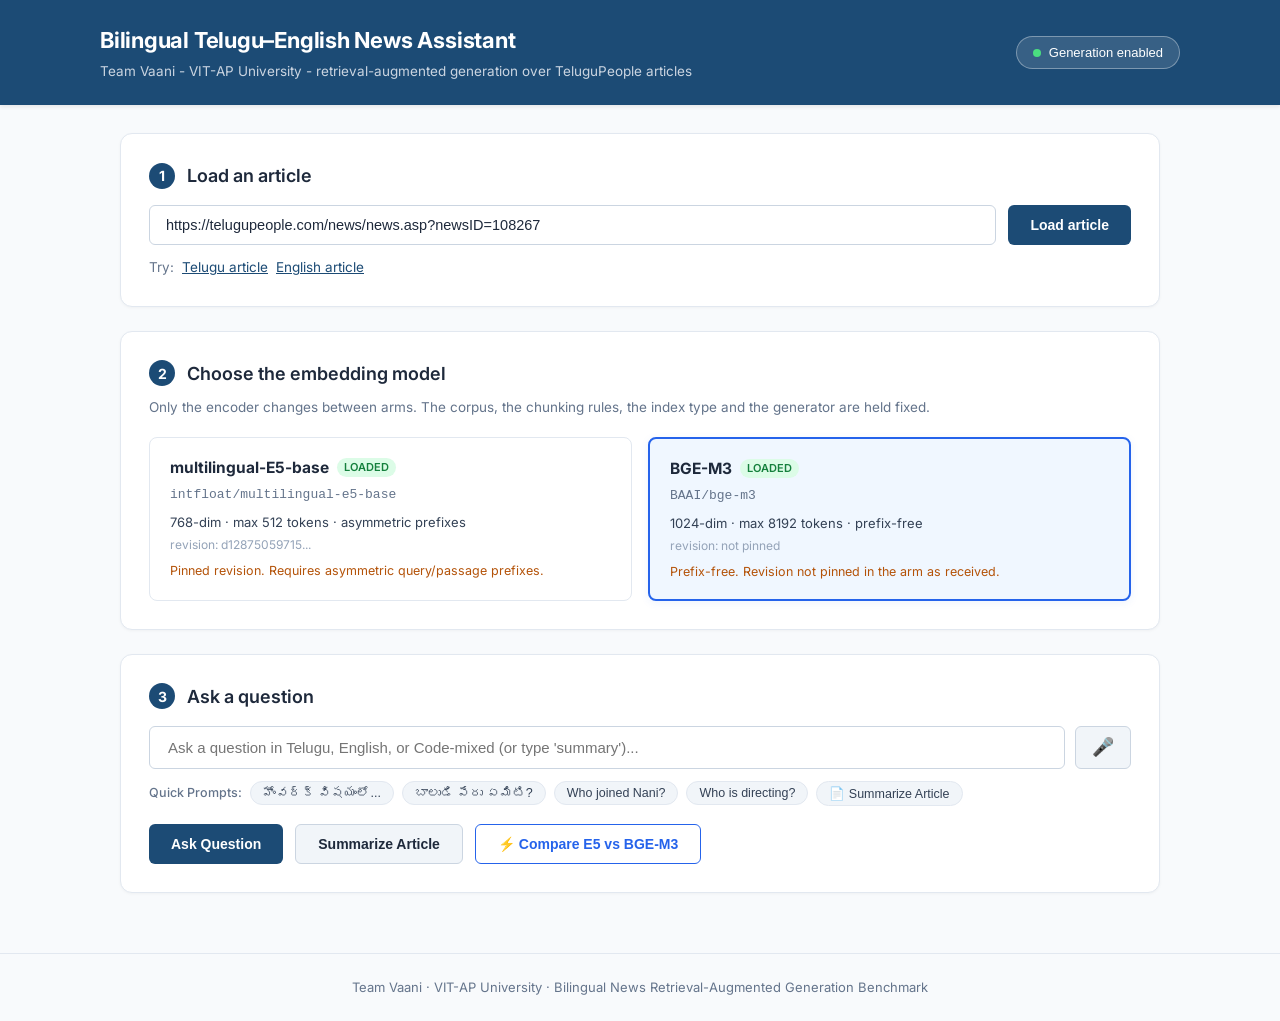
==== static/index.html @ 537fedd2 "Fix JavaScript syntax error in compare button handler and bump script to v5" ====
<!DOCTYPE html>
<html lang="en">
<head>
  <meta charset="UTF-8">
  <meta name="viewport" content="width=device-width, initial-scale=1.0">
  <title>Bilingual Telugu–English News Assistant</title>
  <link rel="stylesheet" href="/static/style.css?v=4">
  <link rel="preconnect" href="https://fonts.googleapis.com">
  <link rel="preconnect" href="https://fonts.gstatic.com" crossorigin>
  <link href="https://fonts.googleapis.com/css2?family=Inter:wght@400;500;600;700&family=Noto+Sans+Telugu:wght@400;600&display=swap" rel="stylesheet">
</head>
<body>

  <!-- Top Blue Header -->
  <header class="app-header">
    <div class="header-container">
      <div class="header-titles">
        <h1>Bilingual Telugu–English News Assistant</h1>
        <p class="subtitle">Team Vaani - VIT-AP University - retrieval-augmented generation over TeluguPeople articles</p>
      </div>
      <div class="header-actions">
        <button class="badge-pill" id="genToggleBtn" title="Toggle grounded answer generation">
          <span class="status-dot"></span> Generation enabled
        </button>
      </div>
    </div>
  </header>

  <!-- Main Content Cards -->
  <main class="main-container">

    <!-- STEP 1: Load an article -->
    <section class="step-card" id="step1">
      <div class="step-header">
        <span class="step-number">1</span>
        <h2>Load an article</h2>
      </div>

      <div class="input-row">
        <input 
          type="text" 
          id="articleUrlInput" 
          class="url-input" 
          value="https://telugupeople.com/news/news.asp?newsID=108267" 
          placeholder="https://telugupeople.com/news/news.asp?newsID=..."
        >
        <button id="loadArticleBtn" class="btn btn-primary">Load article</button>
      </div>

      <div class="try-row">
        <span class="try-label">Try:</span>
        <a href="#" class="try-link" id="tryTeluguBtn">Telugu article</a>
        <a href="#" class="try-link" id="tryEnglishBtn">English article</a>
      </div>

      <!-- Loaded Article Metadata & Preview -->
      <div id="articleMetaBox" class="article-meta-box hidden">
        <div class="meta-header">
          <div class="meta-title-group">
            <span class="badge badge-lang" id="metaLangBadge">TE</span>
            <span class="badge badge-cat" id="metaCategory">General News</span>
            <h3 id="metaTitle" class="meta-title">Article Title</h3>
          </div>
          <button id="toggleArticleBodyBtn" class="btn-text">View Text ▼</button>
        </div>
        <div class="meta-stats">
          <span><strong>Words:</strong> <span id="metaWords">0</span></span>
          <span><strong>Chunks:</strong> <span id="metaChunks">0</span></span>
          <span><strong>Source ID:</strong> <span id="metaNewsId">108267</span></span>
        </div>
        <div id="articleBodyPreview" class="article-body-preview hidden">
          <p id="articleBodyText"></p>
        </div>
      </div>
    </section>

    <!-- STEP 2: Choose the embedding model -->
    <section class="step-card" id="step2">
      <div class="step-header">
        <span class="step-number">2</span>
        <h2>Choose the embedding model</h2>
      </div>
      <p class="step-desc">
        Only the encoder changes between arms. The corpus, the chunking rules, the index type and the generator are held fixed.
      </p>

      <div class="model-cards-grid">
        <!-- Model Card 1: multilingual-E5-base -->
        <div class="model-card" id="cardE5" data-model="e5">
          <div class="model-card-header">
            <span class="model-name">multilingual-E5-base</span>
            <span class="badge badge-loaded">loaded</span>
          </div>
          <div class="model-hf-name">intfloat/multilingual-e5-base</div>
          <div class="model-specs">768-dim · max 512 tokens · asymmetric prefixes</div>
          <div class="model-revision">revision: d12875059715...</div>
          <div class="model-note">Pinned revision. Requires asymmetric query/passage prefixes.</div>
        </div>

        <!-- Model Card 2: BGE-M3 (Selected by default as in screenshot) -->
        <div class="model-card selected" id="cardBge" data-model="bge_m3">
          <div class="model-card-header">
            <span class="model-name">BGE-M3</span>
            <span class="badge badge-loaded">loaded</span>
          </div>
          <div class="model-hf-name">BAAI/bge-m3</div>
          <div class="model-specs">1024-dim · max 8192 tokens · prefix-free</div>
          <div class="model-revision">revision: not pinned</div>
          <div class="model-note">Prefix-free. Revision not pinned in the arm as received.</div>
        </div>
      </div>
    </section>

    <!-- STEP 3: Ask a question -->
    <section class="step-card" id="step3">
      <div class="step-header">
        <span class="step-number">3</span>
        <h2>Ask a question</h2>
      </div>

      <div class="question-container">
        <div class="query-input-wrap">
          <input 
            type="text" 
            id="questionInput" 
            class="question-input" 
            placeholder="Ask a question in Telugu, English, or Code-mixed (or type 'summary')..."
          >
          <button id="micBtn" class="btn-icon" title="Voice Input (Microphone)">🎤</button>
        </div>

        <!-- Suggested Prompt Chips -->
        <div class="prompt-chips">
          <span class="chip-label">Quick Prompts:</span>
          <button class="chip" data-q="హోంవర్క్ విషయంలో ఉపాధ్యాయురాలు ఏం చేసింది?">హోంవర్క్ విషయంలో...</button>
          <button class="chip" data-q="బాలుడి పేరు ఏమిటి?">బాలుడి పేరు ఏమిటి?</button>
          <button class="chip" data-q="Who joined Nani in The Paradise?">Who joined Nani?</button>
          <button class="chip" data-q="Who is directing The Paradise film?">Who is directing?</button>
          <button class="chip" data-q="Summarize this article">📄 Summarize Article</button>
        </div>

        <!-- Action Buttons Row -->
        <div class="actions-row">
          <button id="askBtn" class="btn btn-primary">Ask Question</button>
          <button id="summarizeBtn" class="btn btn-secondary">Summarize Article</button>
          <button id="compareBtn" class="btn btn-outline" title="Run query across both E5 and BGE-M3">⚡ Compare E5 vs BGE-M3</button>
        </div>
      </div>

      <!-- Loading Indicator -->
      <div id="loadingIndicator" class="loading-box hidden">
        <div class="spinner"></div>
        <span id="loadingText">Retrieving with BGE-M3 & generating response...</span>
      </div>

      <!-- Results Display Section -->
      <div id="resultsSection" class="results-section hidden">
        
        <!-- Answer Card -->
        <div class="answer-card">
          <div class="answer-header">
            <span class="answer-label">Assistant Response</span>
            <div class="audio-controls">
              <button id="playAudioBtn" class="btn btn-audio">🔊 Listen (Voice)</button>
              <audio id="ttsAudio" class="hidden" controls></audio>
            </div>
          </div>
          <div id="answerText" class="answer-text">
            Answer text will appear here...
          </div>
          <div class="answer-meta-footer">
            <span id="retrievalModelBadge" class="tag-badge">Model: BGE-M3</span>
            <span id="retrievalDimBadge" class="tag-badge">Dim: 1024d</span>
            <span id="retrievalLatencyBadge" class="tag-badge">Retrieval: 48.2 ms</span>
          </div>
        </div>

        <!-- Side-by-Side Comparison View (When Compare clicked) -->
        <div id="comparisonBox" class="comparison-box hidden">
          <h3>Dual-Model Retrieval Shootout</h3>
          <div class="comparison-grid">
            <div class="comp-col">
              <h4>multilingual-E5-base (768d)</h4>
              <div class="comp-meta" id="e5CompMeta">Latency: -- ms</div>
              <div class="comp-chunks" id="e5CompChunks"></div>
            </div>
            <div class="comp-col">
              <h4>BGE-M3 (1024d)</h4>
              <div class="comp-meta" id="bgeCompMeta">Latency: -- ms</div>
              <div class="comp-chunks" id="bgeCompChunks"></div>
            </div>
          </div>
        </div>

        <!-- Retrieved Passages / Evidence Section -->
        <div class="retrieval-evidence">
          <h3>Retrieved Passages from Article</h3>
          <div id="chunksList" class="chunks-list">
            <!-- Dynamically populated chunks -->
          </div>
        </div>

      </div>
    </section>

  </main>

  <!-- Footer -->
  <footer class="app-footer">
    <p>Team Vaani · VIT-AP University · Bilingual News Retrieval-Augmented Generation Benchmark</p>
  </footer>

  <script src="/static/app.js?v=5"></script>
</body>
</html>
---- static/style.css ----
/* Modern, Clean Stylesheet Matching Team Vaani Reference UI */

:root {
  --primary-blue: #1c4b75;
  --primary-hover: #153857;
  --accent-blue: #2563eb;
  --bg-selected: #f0f7ff;
  --border-selected: #2563eb;
  --border-color: #e2e8f0;
  --text-main: #1e293b;
  --text-muted: #64748b;
  --amber-note: #b45309;
  --bg-page: #f8fafc;
  --card-bg: #ffffff;
}

* {
  box-sizing: border-box;
  margin: 0;
  padding: 0;
}

body {
  font-family: 'Inter', 'Noto Sans Telugu', -apple-system, BlinkMacSystemFont, "Segoe UI", Roboto, sans-serif;
  background-color: var(--bg-page);
  color: var(--text-main);
  line-height: 1.5;
  min-height: 100vh;
}

/* Header */
.app-header {
  background-color: var(--primary-blue);
  color: #ffffff;
  padding: 24px 32px;
  box-shadow: 0 2px 4px rgba(0, 0, 0, 0.08);
}

.header-container {
  max-width: 1080px;
  margin: 0 auto;
  display: flex;
  justify-content: space-between;
  align-items: center;
  gap: 20px;
}

.header-titles h1 {
  font-size: 22px;
  font-weight: 700;
  letter-spacing: -0.01em;
  margin-bottom: 4px;
}

.header-titles .subtitle {
  font-size: 13.5px;
  color: #cbd5e1;
  font-weight: 400;
}

.badge-pill {
  background: rgba(255, 255, 255, 0.12);
  border: 1px solid rgba(255, 255, 255, 0.35);
  color: #ffffff;
  padding: 8px 16px;
  border-radius: 9999px;
  font-size: 13px;
  font-weight: 500;
  display: inline-flex;
  align-items: center;
  gap: 8px;
  cursor: pointer;
  transition: all 0.2s;
}

.badge-pill:hover {
  background: rgba(255, 255, 255, 0.2);
}

.status-dot {
  width: 8px;
  height: 8px;
  border-radius: 50%;
  background-color: #4ade80;
}

/* Container */
.main-container {
  max-width: 1080px;
  margin: 28px auto 60px;
  padding: 0 20px;
  display: flex;
  flex-direction: column;
  gap: 24px;
}

/* Step Card Base */
.step-card {
  background: var(--card-bg);
  border: 1px solid var(--border-color);
  border-radius: 12px;
  padding: 28px;
  box-shadow: 0 1px 3px rgba(0, 0, 0, 0.04);
}

.step-header {
  display: flex;
  align-items: center;
  gap: 12px;
  margin-bottom: 16px;
}

.step-number {
  background: var(--primary-blue);
  color: #ffffff;
  font-size: 14px;
  font-weight: 700;
  width: 26px;
  height: 26px;
  border-radius: 50%;
  display: flex;
  align-items: center;
  justify-content: center;
  flex-shrink: 0;
}

.step-header h2 {
  font-size: 18px;
  font-weight: 600;
  color: var(--text-main);
}

.step-desc {
  font-size: 13.5px;
  color: var(--text-muted);
  margin-top: -6px;
  margin-bottom: 20px;
}

/* Step 1: Input Group */
.input-row {
  display: flex;
  gap: 12px;
  margin-bottom: 12px;
}

.url-input {
  flex: 1;
  padding: 11px 16px;
  font-size: 14.5px;
  border: 1px solid #cbd5e1;
  border-radius: 6px;
  color: var(--text-main);
  outline: none;
  transition: border-color 0.2s;
}

.url-input:focus {
  border-color: var(--accent-blue);
  box-shadow: 0 0 0 3px rgba(37, 99, 235, 0.12);
}

.btn {
  padding: 11px 22px;
  font-size: 14px;
  font-weight: 600;
  border-radius: 6px;
  cursor: pointer;
  transition: all 0.2s ease;
  border: none;
}

.btn-primary {
  background-color: var(--primary-blue);
  color: #ffffff;
}

.btn-primary:hover {
  background-color: var(--primary-hover);
}

.btn-secondary {
  background-color: #f1f5f9;
  color: var(--text-main);
  border: 1px solid #cbd5e1;
}

.btn-secondary:hover {
  background-color: #e2e8f0;
}

.btn-outline {
  background: transparent;
  color: var(--accent-blue);
  border: 1px solid var(--accent-blue);
}

.btn-outline:hover {
  background: #eff6ff;
}

.try-row {
  font-size: 13.5px;
  color: var(--text-muted);
  display: flex;
  align-items: center;
  gap: 8px;
}

.try-link {
  color: var(--primary-blue);
  text-decoration: underline;
  cursor: pointer;
}

.try-link:hover {
  color: var(--accent-blue);
}

/* Article Meta Box */
.article-meta-box {
  margin-top: 18px;
  background: #f8fafc;
  border: 1px solid #e2e8f0;
  border-radius: 8px;
  padding: 16px 20px;
}

.meta-header {
  display: flex;
  justify-content: space-between;
  align-items: flex-start;
  margin-bottom: 10px;
}

.meta-title-group {
  display: flex;
  align-items: center;
  flex-wrap: wrap;
  gap: 8px;
}

.meta-title {
  font-size: 15px;
  font-weight: 600;
  color: var(--text-main);
}

.badge {
  font-size: 11px;
  padding: 2px 8px;
  border-radius: 4px;
  font-weight: 600;
  text-transform: uppercase;
}

.badge-lang {
  background: #e0f2fe;
  color: #0369a1;
}

.badge-cat {
  background: #f1f5f9;
  color: #475569;
}

.meta-stats {
  font-size: 13px;
  color: var(--text-muted);
  display: flex;
  gap: 20px;
  border-top: 1px solid #edf2f7;
  padding-top: 10px;
}

.article-body-preview {
  margin-top: 12px;
  padding: 12px;
  background: #ffffff;
  border: 1px solid #e2e8f0;
  border-radius: 6px;
  font-size: 13.5px;
  max-height: 200px;
  overflow-y: auto;
  white-space: pre-wrap;
}

.btn-text {
  background: transparent;
  border: none;
  color: var(--primary-blue);
  font-size: 12.5px;
  cursor: pointer;
  font-weight: 500;
}

/* Step 2: Model Cards Grid */
.model-cards-grid {
  display: grid;
  grid-template-columns: 1fr 1fr;
  gap: 16px;
}

@media (max-width: 768px) {
  .model-cards-grid {
    grid-template-columns: 1fr;
  }
}

.model-card {
  background: #ffffff;
  border: 1px solid var(--border-color);
  border-radius: 8px;
  padding: 18px 20px;
  cursor: pointer;
  transition: all 0.2s ease;
  position: relative;
}

.model-card:hover {
  border-color: #cbd5e1;
  box-shadow: 0 2px 6px rgba(0, 0, 0, 0.05);
}

/* Active Selected Model Card (Matches Screenshot BGE-M3) */
.model-card.selected {
  border: 2px solid var(--border-selected);
  background-color: var(--bg-selected);
  box-shadow: 0 2px 8px rgba(37, 99, 235, 0.08);
}

.model-card-header {
  display: flex;
  align-items: center;
  gap: 8px;
  margin-bottom: 6px;
}

.model-name {
  font-size: 15.5px;
  font-weight: 700;
  color: var(--text-main);
}

.badge-loaded {
  background: #dcfce7;
  color: #15803d;
  font-size: 11px;
  padding: 1px 7px;
  border-radius: 9999px;
  font-weight: 600;
}

.model-hf-name {
  font-size: 13px;
  color: var(--text-muted);
  margin-bottom: 8px;
  font-family: ui-monospace, SFMono-Regular, Menlo, monospace;
}

.model-specs {
  font-size: 13px;
  color: #334155;
  margin-bottom: 4px;
}

.model-revision {
  font-size: 12px;
  color: #94a3b8;
  margin-bottom: 8px;
}

.model-note {
  font-size: 12.5px;
  color: var(--amber-note);
  line-height: 1.4;
}

/* Step 3: Question Area */
.query-input-wrap {
  display: flex;
  gap: 10px;
  margin-bottom: 12px;
}

.question-input {
  flex: 1;
  padding: 12px 18px;
  font-size: 15px;
  border: 1px solid #cbd5e1;
  border-radius: 6px;
  outline: none;
}

.question-input:focus {
  border-color: var(--accent-blue);
  box-shadow: 0 0 0 3px rgba(37, 99, 235, 0.12);
}

.btn-icon {
  background: #f1f5f9;
  border: 1px solid #cbd5e1;
  border-radius: 6px;
  padding: 0 16px;
  font-size: 18px;
  cursor: pointer;
  transition: background 0.2s;
}

.btn-icon:hover {
  background: #e2e8f0;
}

.prompt-chips {
  display: flex;
  align-items: center;
  flex-wrap: wrap;
  gap: 8px;
  margin-bottom: 18px;
}

.chip-label {
  font-size: 12.5px;
  color: var(--text-muted);
  font-weight: 500;
}

.chip {
  background: #f1f5f9;
  border: 1px solid #e2e8f0;
  border-radius: 9999px;
  padding: 4px 12px;
  font-size: 12.5px;
  color: #334155;
  cursor: pointer;
  transition: all 0.15s;
}

.chip:hover {
  background: #e2e8f0;
  border-color: #cbd5e1;
}

.actions-row {
  display: flex;
  gap: 12px;
  flex-wrap: wrap;
}

/* Loading Spinner */
.loading-box {
  display: flex;
  align-items: center;
  gap: 12px;
  padding: 16px;
  background: #f8fafc;
  border: 1px dashed #cbd5e1;
  border-radius: 8px;
  margin-top: 20px;
  font-size: 14px;
  color: var(--text-muted);
}

.spinner {
  width: 18px;
  height: 18px;
  border: 3px solid #cbd5e1;
  border-top-color: var(--primary-blue);
  border-radius: 50%;
  animation: spin 0.8s linear infinite;
}

@keyframes spin {
  to { transform: rotate(360deg); }
}

/* Results & Answer Card */
.results-section {
  margin-top: 28px;
  display: flex;
  flex-direction: column;
  gap: 20px;
}

.answer-card {
  background: #ffffff;
  border: 1px solid #cbd5e1;
  border-left: 4px solid var(--primary-blue);
  border-radius: 8px;
  padding: 20px 24px;
  box-shadow: 0 1px 4px rgba(0, 0, 0, 0.05);
}

.answer-header {
  display: flex;
  justify-content: space-between;
  align-items: center;
  margin-bottom: 12px;
}

.answer-label {
  font-size: 13px;
  font-weight: 700;
  text-transform: uppercase;
  color: var(--primary-blue);
  letter-spacing: 0.04em;
}

.btn-audio {
  background: #e0f2fe;
  color: #0369a1;
  border: 1px solid #bae6fd;
  padding: 6px 14px;
  font-size: 12.5px;
}

.btn-audio:hover {
  background: #bae6fd;
}

.answer-text {
  font-size: 16px;
  line-height: 1.6;
  color: var(--text-main);
  margin-bottom: 14px;
}

.answer-meta-footer {
  display: flex;
  gap: 8px;
  flex-wrap: wrap;
}

.tag-badge {
  background: #f1f5f9;
  border: 1px solid #e2e8f0;
  border-radius: 4px;
  padding: 3px 8px;
  font-size: 11.5px;
  color: #475569;
}

/* Retrieval Evidence */
.retrieval-evidence h3 {
  font-size: 16px;
  font-weight: 600;
  margin-bottom: 12px;
}

.chunks-list {
  display: flex;
  flex-direction: column;
  gap: 12px;
}

.chunk-card {
  background: #f8fafc;
  border: 1px solid #e2e8f0;
  border-radius: 8px;
  padding: 16px;
}

.chunk-header {
  display: flex;
  justify-content: space-between;
  font-size: 12.5px;
  color: var(--text-muted);
  margin-bottom: 8px;
  border-bottom: 1px solid #edf2f7;
  padding-bottom: 6px;
}

.chunk-text {
  font-size: 14px;
  line-height: 1.55;
  color: #334155;
}

.score-badge {
  font-weight: 700;
  color: var(--accent-blue);
}

/* Comparison Box */
.comparison-box {
  background: #ffffff;
  border: 1px solid #e2e8f0;
  border-radius: 8px;
  padding: 18px;
}

.comparison-box h3 {
  font-size: 16px;
  margin-bottom: 14px;
}

.comparison-grid {
  display: grid;
  grid-template-columns: 1fr 1fr;
  gap: 16px;
}

.comp-col {
  background: #f8fafc;
  padding: 14px;
  border-radius: 6px;
  border: 1px solid #e2e8f0;
}

.comp-col h4 {
  font-size: 14px;
  margin-bottom: 6px;
  color: var(--primary-blue);
}

.comp-meta {
  font-size: 12px;
  color: var(--text-muted);
  margin-bottom: 10px;
}

/* Footer */
.app-footer {
  text-align: center;
  padding: 24px;
  font-size: 13px;
  color: var(--text-muted);
  border-top: 1px solid #e2e8f0;
}

.hidden {
  display: none !important;
}
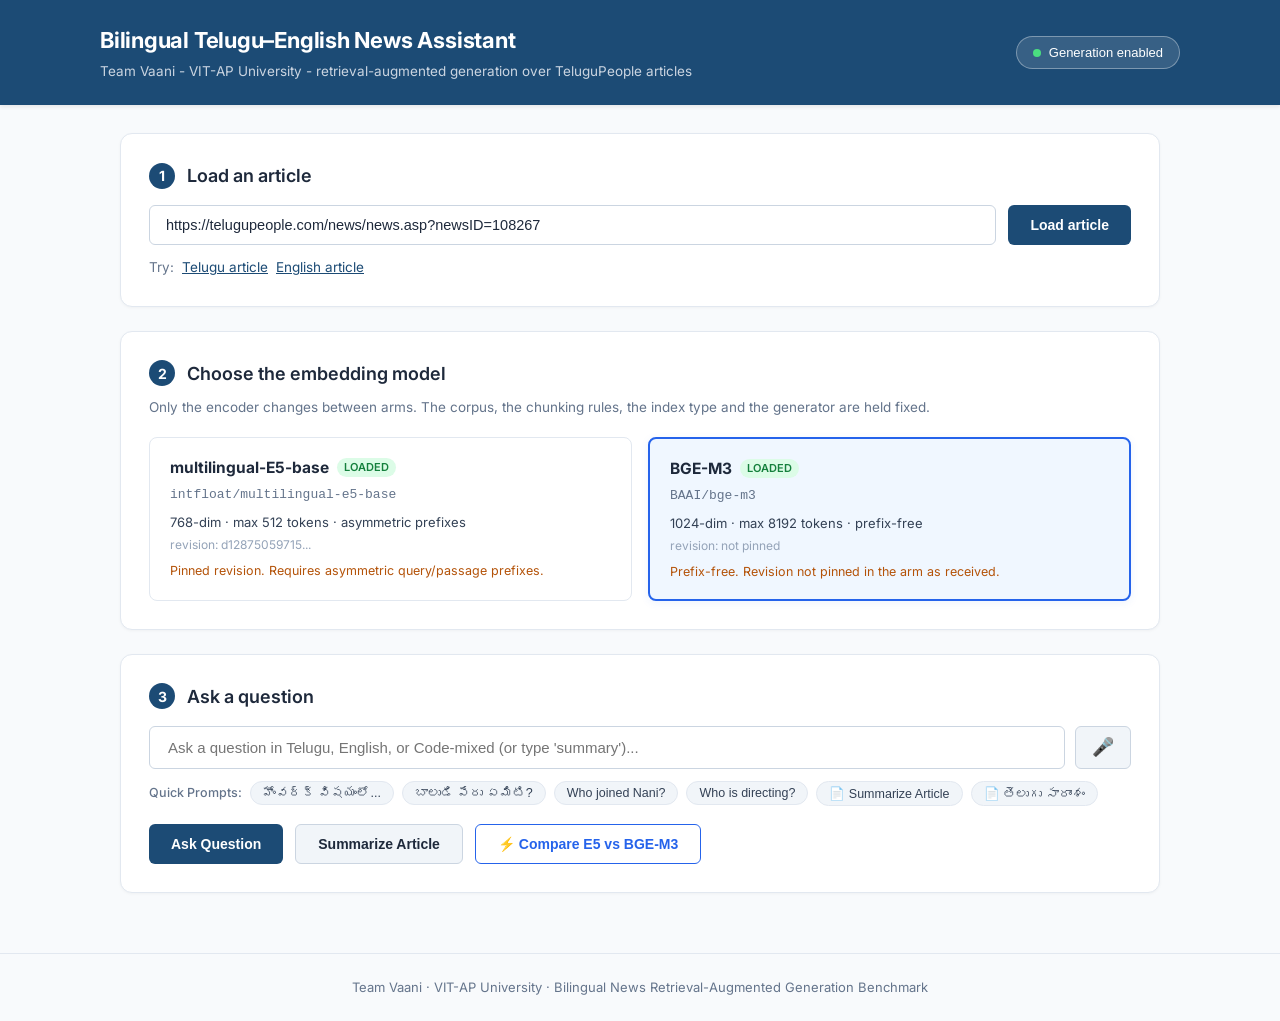
==== commit 6b76a7e4: "Implement comprehensive bilingual article summarization engine" ====
--- a/static/index.html
+++ b/static/index.html
@@ -4,7 +4,7 @@
   <meta charset="UTF-8">
   <meta name="viewport" content="width=device-width, initial-scale=1.0">
   <title>Bilingual Telugu–English News Assistant</title>
-  <link rel="stylesheet" href="/static/style.css?v=4">
+  <link rel="stylesheet" href="/static/style.css?v=6">
   <link rel="preconnect" href="https://fonts.googleapis.com">
   <link rel="preconnect" href="https://fonts.gstatic.com" crossorigin>
   <link href="https://fonts.googleapis.com/css2?family=Inter:wght@400;500;600;700&family=Noto+Sans+Telugu:wght@400;600&display=swap" rel="stylesheet">
@@ -137,6 +137,7 @@
           <button class="chip" data-q="Who joined Nani in The Paradise?">Who joined Nani?</button>
           <button class="chip" data-q="Who is directing The Paradise film?">Who is directing?</button>
           <button class="chip" data-q="Summarize this article">📄 Summarize Article</button>
+          <button class="chip" data-q="ఈ కథనం పూర్తి సారాంశం చెప్పండి">📄 తెలుగు సారాంశం</button>
         </div>
 
         <!-- Action Buttons Row -->
@@ -210,6 +211,6 @@
     <p>Team Vaani · VIT-AP University · Bilingual News Retrieval-Augmented Generation Benchmark</p>
   </footer>
 
-  <script src="/static/app.js?v=5"></script>
+  <script src="/static/app.js?v=6"></script>
 </body>
 </html>
--- a/static/style.css
+++ b/static/style.css
@@ -519,10 +519,11 @@
 }
 
 .answer-text {
-  font-size: 16px;
-  line-height: 1.6;
+  font-size: 15.5px;
+  line-height: 1.65;
   color: var(--text-main);
   margin-bottom: 14px;
+  white-space: pre-wrap;
 }
 
 .answer-meta-footer {
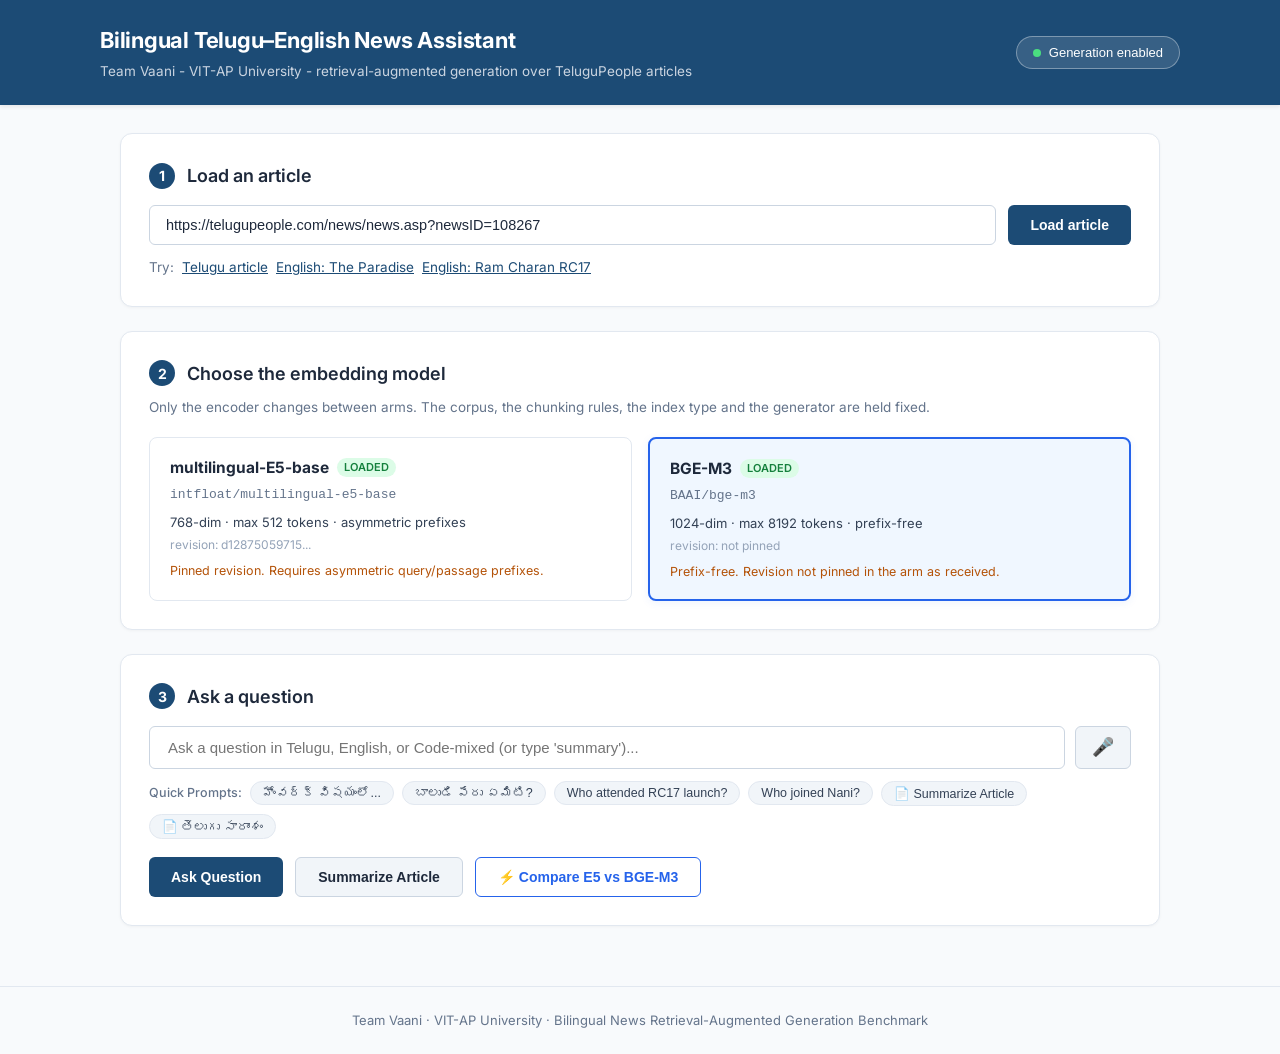
==== commit e9e5411d: "Fix article extraction 403 error, add RC17/Murasu offline cache & multi-layer scraper" ====
--- a/static/index.html
+++ b/static/index.html
@@ -4,7 +4,7 @@
   <meta charset="UTF-8">
   <meta name="viewport" content="width=device-width, initial-scale=1.0">
   <title>Bilingual Telugu–English News Assistant</title>
-  <link rel="stylesheet" href="/static/style.css?v=6">
+  <link rel="stylesheet" href="/static/style.css?v=7">
   <link rel="preconnect" href="https://fonts.googleapis.com">
   <link rel="preconnect" href="https://fonts.gstatic.com" crossorigin>
   <link href="https://fonts.googleapis.com/css2?family=Inter:wght@400;500;600;700&family=Noto+Sans+Telugu:wght@400;600&display=swap" rel="stylesheet">
@@ -49,8 +49,9 @@
 
       <div class="try-row">
         <span class="try-label">Try:</span>
-        <a href="#" class="try-link" id="tryTeluguBtn">Telugu article</a>
-        <a href="#" class="try-link" id="tryEnglishBtn">English article</a>
+        <a href="#" class="try-link" id="tryTeluguBtn" data-url="https://telugupeople.com/news/news.asp?newsID=108267">Telugu article</a>
+        <a href="#" class="try-link" id="tryEnglishBtn" data-url="https://telugupeople.com/news/news.asp?newsId=108330">English: The Paradise</a>
+        <a href="#" class="try-link" id="tryRc17Btn" data-url="https://www.telugupeople.com/news/news.asp?newsId=109199">English: Ram Charan RC17</a>
       </div>
 
       <!-- Loaded Article Metadata & Preview -->
@@ -134,8 +135,8 @@
           <span class="chip-label">Quick Prompts:</span>
           <button class="chip" data-q="హోంవర్క్ విషయంలో ఉపాధ్యాయురాలు ఏం చేసింది?">హోంవర్క్ విషయంలో...</button>
           <button class="chip" data-q="బాలుడి పేరు ఏమిటి?">బాలుడి పేరు ఏమిటి?</button>
+          <button class="chip" data-q="Who attended the RC17 pooja launch ceremony?">Who attended RC17 launch?</button>
           <button class="chip" data-q="Who joined Nani in The Paradise?">Who joined Nani?</button>
-          <button class="chip" data-q="Who is directing The Paradise film?">Who is directing?</button>
           <button class="chip" data-q="Summarize this article">📄 Summarize Article</button>
           <button class="chip" data-q="ఈ కథనం పూర్తి సారాంశం చెప్పండి">📄 తెలుగు సారాంశం</button>
         </div>
@@ -211,6 +212,6 @@
     <p>Team Vaani · VIT-AP University · Bilingual News Retrieval-Augmented Generation Benchmark</p>
   </footer>
 
-  <script src="/static/app.js?v=6"></script>
+  <script src="/static/app.js?v=7"></script>
 </body>
 </html>
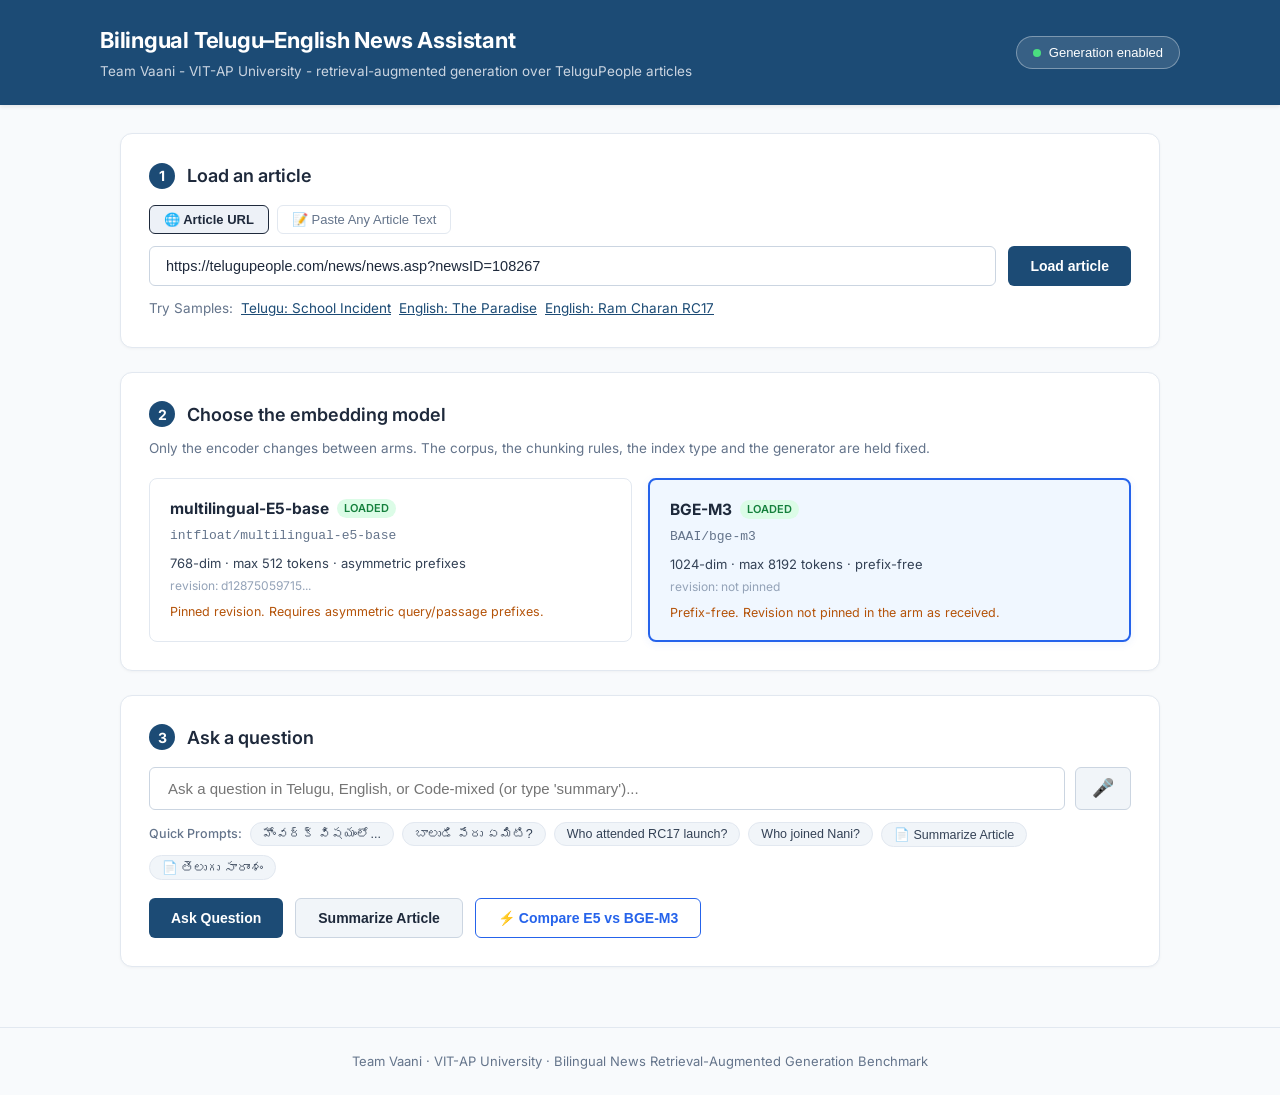
==== commit 5075b6ff: "Enable loading and sentence-extractive QA for ANY article via URL or direct text paste" ====
--- a/static/index.html
+++ b/static/index.html
@@ -4,7 +4,7 @@
   <meta charset="UTF-8">
   <meta name="viewport" content="width=device-width, initial-scale=1.0">
   <title>Bilingual Telugu–English News Assistant</title>
-  <link rel="stylesheet" href="/static/style.css?v=7">
+  <link rel="stylesheet" href="/static/style.css?v=8">
   <link rel="preconnect" href="https://fonts.googleapis.com">
   <link rel="preconnect" href="https://fonts.gstatic.com" crossorigin>
   <link href="https://fonts.googleapis.com/css2?family=Inter:wght@400;500;600;700&family=Noto+Sans+Telugu:wght@400;600&display=swap" rel="stylesheet">
@@ -36,7 +36,14 @@
         <h2>Load an article</h2>
       </div>
 
-      <div class="input-row">
+      <!-- Input Mode Tabs -->
+      <div class="input-tabs">
+        <button id="tabUrlBtn" class="tab-btn active">🌐 Article URL</button>
+        <button id="tabTextBtn" class="tab-btn">📝 Paste Any Article Text</button>
+      </div>
+
+      <!-- URL Input Section -->
+      <div id="urlInputContainer" class="input-row">
         <input 
           type="text" 
           id="articleUrlInput" 
@@ -47,9 +54,20 @@
         <button id="loadArticleBtn" class="btn btn-primary">Load article</button>
       </div>
 
-      <div class="try-row">
-        <span class="try-label">Try:</span>
-        <a href="#" class="try-link" id="tryTeluguBtn" data-url="https://telugupeople.com/news/news.asp?newsID=108267">Telugu article</a>
+      <!-- Raw Text Input Section -->
+      <div id="textInputContainer" class="hidden" style="margin-bottom: 14px;">
+        <textarea 
+          id="customArticleText" 
+          class="custom-textarea" 
+          rows="5" 
+          placeholder="Paste ANY news headline and body text here from TeluguPeople or any other source (Telugu, English, or Code-mixed)..."
+        ></textarea>
+        <button id="loadCustomTextBtn" class="btn btn-primary" style="margin-top: 8px;">Load & Index Article</button>
+      </div>
+
+      <div class="try-row" id="sampleLinksRow">
+        <span class="try-label">Try Samples:</span>
+        <a href="#" class="try-link" id="tryTeluguBtn" data-url="https://telugupeople.com/news/news.asp?newsID=108267">Telugu: School Incident</a>
         <a href="#" class="try-link" id="tryEnglishBtn" data-url="https://telugupeople.com/news/news.asp?newsId=108330">English: The Paradise</a>
         <a href="#" class="try-link" id="tryRc17Btn" data-url="https://www.telugupeople.com/news/news.asp?newsId=109199">English: Ram Charan RC17</a>
       </div>
@@ -212,6 +230,6 @@
     <p>Team Vaani · VIT-AP University · Bilingual News Retrieval-Augmented Generation Benchmark</p>
   </footer>
 
-  <script src="/static/app.js?v=7"></script>
+  <script src="/static/app.js?v=8"></script>
 </body>
 </html>
--- a/static/style.css
+++ b/static/style.css
@@ -632,3 +632,45 @@
 .hidden {
   display: none !important;
 }
+
+/* Input Tabs & Custom Textarea */
+.input-tabs {
+  display: flex;
+  gap: 8px;
+  margin-bottom: 12px;
+}
+.tab-btn {
+  background: var(--bg-surface);
+  border: 1px solid var(--border-color);
+  border-radius: 6px;
+  padding: 6px 14px;
+  font-size: 13px;
+  font-weight: 500;
+  cursor: pointer;
+  color: var(--text-muted);
+  transition: all 0.2s ease;
+}
+.tab-btn.active {
+  background: rgba(27, 85, 155, 0.08);
+  border-color: var(--primary);
+  color: var(--primary);
+  font-weight: 600;
+}
+.custom-textarea {
+  width: 100%;
+  box-sizing: border-box;
+  border: 1.5px solid var(--border-color);
+  border-radius: 8px;
+  padding: 12px 14px;
+  font-size: 14px;
+  font-family: inherit;
+  resize: vertical;
+  line-height: 1.5;
+  background: var(--bg-card);
+  color: var(--text-main);
+}
+.custom-textarea:focus {
+  outline: none;
+  border-color: var(--primary);
+  box-shadow: 0 0 0 3px rgba(27, 85, 155, 0.15);
+}
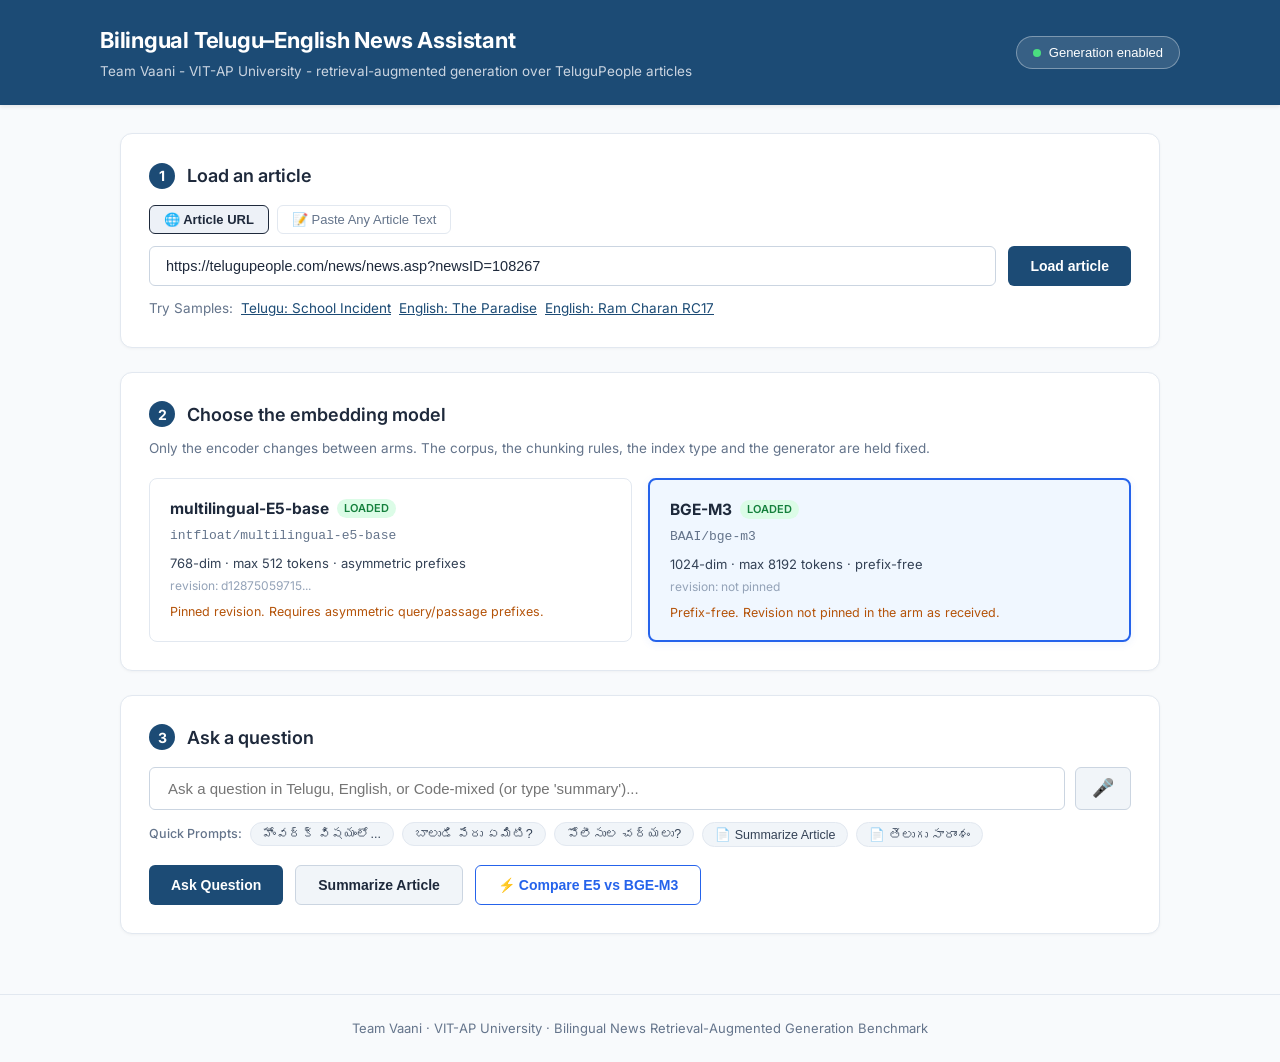
==== commit 8cc3c9f1: "Add dynamic context-aware quick prompts tailored to each loaded or pasted article" ====
--- a/static/index.html
+++ b/static/index.html
@@ -148,13 +148,12 @@
           <button id="micBtn" class="btn-icon" title="Voice Input (Microphone)">🎤</button>
         </div>
 
-        <!-- Suggested Prompt Chips -->
-        <div class="prompt-chips">
+        <!-- Suggested Prompt Chips (Context-Aware) -->
+        <div class="prompt-chips" id="promptChipsContainer">
           <span class="chip-label">Quick Prompts:</span>
           <button class="chip" data-q="హోంవర్క్ విషయంలో ఉపాధ్యాయురాలు ఏం చేసింది?">హోంవర్క్ విషయంలో...</button>
           <button class="chip" data-q="బాలుడి పేరు ఏమిటి?">బాలుడి పేరు ఏమిటి?</button>
-          <button class="chip" data-q="Who attended the RC17 pooja launch ceremony?">Who attended RC17 launch?</button>
-          <button class="chip" data-q="Who joined Nani in The Paradise?">Who joined Nani?</button>
+          <button class="chip" data-q="పోలీసులు ఎలాంటి చర్యలు తీసుకున్నారు?">పోలీసుల చర్యలు?</button>
           <button class="chip" data-q="Summarize this article">📄 Summarize Article</button>
           <button class="chip" data-q="ఈ కథనం పూర్తి సారాంశం చెప్పండి">📄 తెలుగు సారాంశం</button>
         </div>
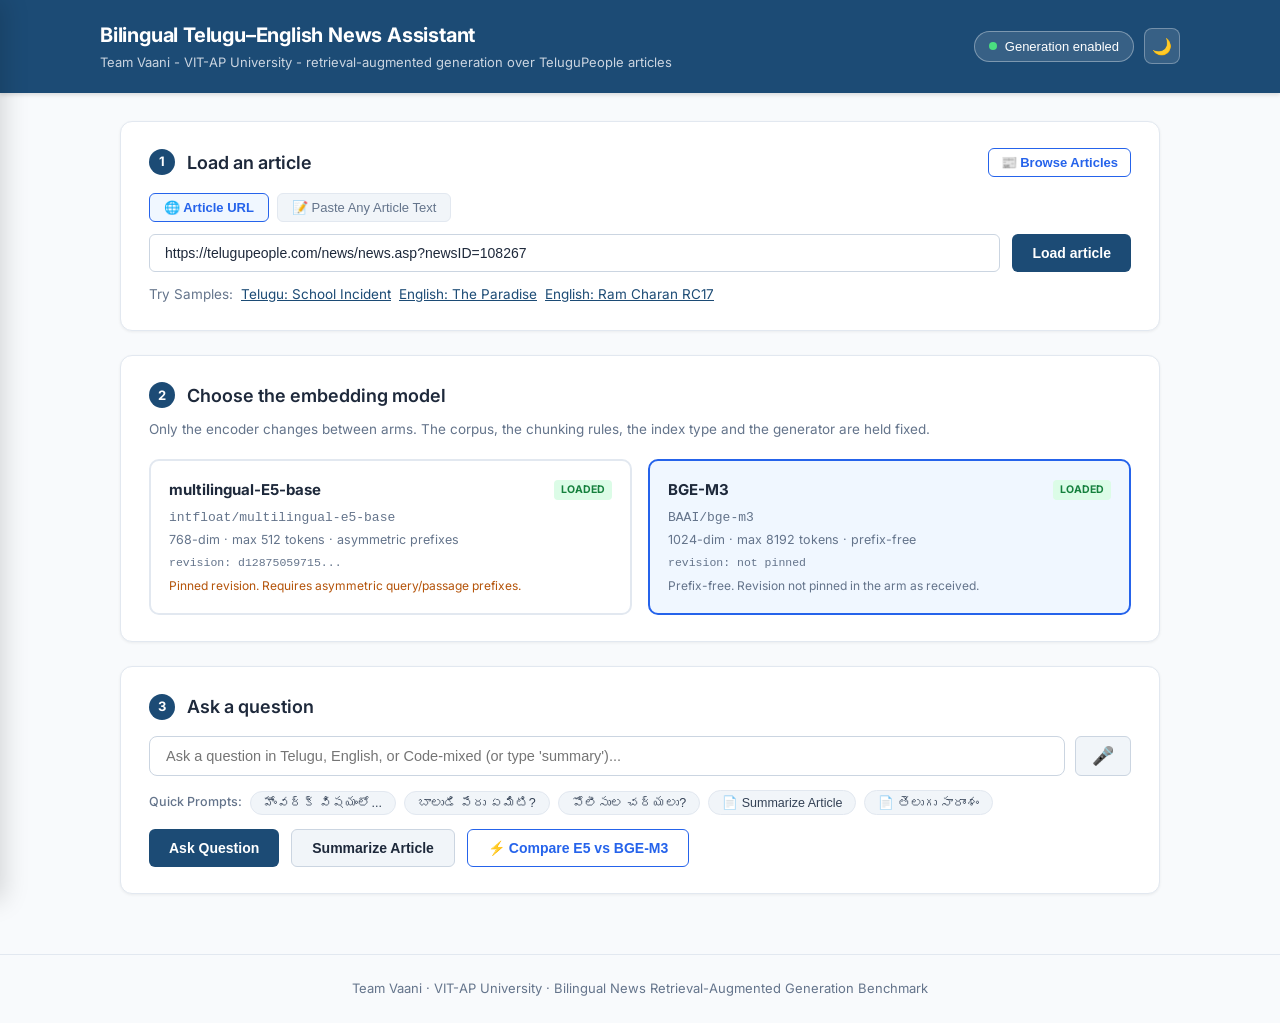
==== commit a40126c6: "Add Dark Mode, Article Feed browser, Named Entity Highlighting, Improved TTS, and Share/Export featu" ====
--- a/static/index.html
+++ b/static/index.html
@@ -1,10 +1,10 @@
 <!DOCTYPE html>
-<html lang="en">
+<html lang="en" data-theme="light">
 <head>
   <meta charset="UTF-8">
   <meta name="viewport" content="width=device-width, initial-scale=1.0">
   <title>Bilingual Telugu–English News Assistant</title>
-  <link rel="stylesheet" href="/static/style.css?v=8">
+  <link rel="stylesheet" href="/static/style.css?v=9">
   <link rel="preconnect" href="https://fonts.googleapis.com">
   <link rel="preconnect" href="https://fonts.gstatic.com" crossorigin>
   <link href="https://fonts.googleapis.com/css2?family=Inter:wght@400;500;600;700&family=Noto+Sans+Telugu:wght@400;600&display=swap" rel="stylesheet">
@@ -22,9 +22,31 @@
         <button class="badge-pill" id="genToggleBtn" title="Toggle grounded answer generation">
           <span class="status-dot"></span> Generation enabled
         </button>
+        <!-- Dark Mode Toggle -->
+        <button class="icon-btn" id="darkModeBtn" title="Toggle dark mode" aria-label="Toggle dark mode">🌙</button>
       </div>
     </div>
   </header>
+
+  <!-- Article Feed Sidebar (off-canvas) -->
+  <div id="articleFeedOverlay" class="feed-overlay hidden" aria-hidden="true"></div>
+  <aside id="articleFeedSidebar" class="article-feed-sidebar" aria-label="Article browser">
+    <div class="feed-header">
+      <h2>📰 Article Browser</h2>
+      <button id="closeFeedBtn" class="icon-btn" title="Close">✕</button>
+    </div>
+    <div class="feed-search">
+      <input type="text" id="feedSearchInput" placeholder="Search articles..." class="feed-search-input">
+    </div>
+    <div class="feed-tabs">
+      <button class="feed-tab active" data-lang="all">All</button>
+      <button class="feed-tab" data-lang="en">English</button>
+      <button class="feed-tab" data-lang="te">తెలుగు</button>
+    </div>
+    <div id="feedArticleList" class="feed-article-list">
+      <!-- Dynamically populated -->
+    </div>
+  </aside>
 
   <!-- Main Content Cards -->
   <main class="main-container">
@@ -34,6 +56,8 @@
       <div class="step-header">
         <span class="step-number">1</span>
         <h2>Load an article</h2>
+        <!-- Article Feed Browse Button -->
+        <button class="btn btn-outline btn-sm" id="openFeedBtn" style="margin-left:auto;">📰 Browse Articles</button>
       </div>
 
       <!-- Input Mode Tabs -->
@@ -62,7 +86,7 @@
           rows="5" 
           placeholder="Paste ANY news headline and body text here from TeluguPeople or any other source (Telugu, English, or Code-mixed)..."
         ></textarea>
-        <button id="loadCustomTextBtn" class="btn btn-primary" style="margin-top: 8px;">Load & Index Article</button>
+        <button id="loadCustomTextBtn" class="btn btn-primary" style="margin-top: 8px;">Load &amp; Index Article</button>
       </div>
 
       <div class="try-row" id="sampleLinksRow">
@@ -87,6 +111,9 @@
           <span><strong>Chunks:</strong> <span id="metaChunks">0</span></span>
           <span><strong>Source ID:</strong> <span id="metaNewsId">108267</span></span>
         </div>
+        <!-- Entity tags row (populated dynamically) -->
+        <div id="entityTagsRow" class="entity-tags-row hidden"></div>
+        <!-- Article body preview with entity highlighting -->
         <div id="articleBodyPreview" class="article-body-preview hidden">
           <p id="articleBodyText"></p>
         </div>
@@ -108,19 +135,19 @@
         <div class="model-card" id="cardE5" data-model="e5">
           <div class="model-card-header">
             <span class="model-name">multilingual-E5-base</span>
-            <span class="badge badge-loaded">loaded</span>
+            <span class="badge-loaded">LOADED</span>
           </div>
           <div class="model-hf-name">intfloat/multilingual-e5-base</div>
           <div class="model-specs">768-dim · max 512 tokens · asymmetric prefixes</div>
           <div class="model-revision">revision: d12875059715...</div>
-          <div class="model-note">Pinned revision. Requires asymmetric query/passage prefixes.</div>
-        </div>
-
-        <!-- Model Card 2: BGE-M3 (Selected by default as in screenshot) -->
+          <div class="model-note amber">Pinned revision. Requires asymmetric query/passage prefixes.</div>
+        </div>
+
+        <!-- Model Card 2: BGE-M3 -->
         <div class="model-card selected" id="cardBge" data-model="bge_m3">
           <div class="model-card-header">
             <span class="model-name">BGE-M3</span>
-            <span class="badge badge-loaded">loaded</span>
+            <span class="badge-loaded">LOADED</span>
           </div>
           <div class="model-hf-name">BAAI/bge-m3</div>
           <div class="model-specs">1024-dim · max 8192 tokens · prefix-free</div>
@@ -169,7 +196,7 @@
       <!-- Loading Indicator -->
       <div id="loadingIndicator" class="loading-box hidden">
         <div class="spinner"></div>
-        <span id="loadingText">Retrieving with BGE-M3 & generating response...</span>
+        <span id="loadingText">Retrieving with BGE-M3 &amp; generating response...</span>
       </div>
 
       <!-- Results Display Section -->
@@ -180,7 +207,14 @@
           <div class="answer-header">
             <span class="answer-label">Assistant Response</span>
             <div class="audio-controls">
-              <button id="playAudioBtn" class="btn btn-audio">🔊 Listen (Voice)</button>
+              <!-- TTS Controls -->
+              <div class="tts-controls">
+                <select id="ttsVoiceSelect" class="tts-voice-select" title="Select voice">
+                  <option value="auto">🌐 Auto-detect language</option>
+                </select>
+                <button id="playAudioBtn" class="btn btn-audio">🔊 Listen</button>
+                <button id="stopAudioBtn" class="btn btn-audio-stop hidden">⏹ Stop</button>
+              </div>
               <audio id="ttsAudio" class="hidden" controls></audio>
             </div>
           </div>
@@ -191,6 +225,9 @@
             <span id="retrievalModelBadge" class="tag-badge">Model: BGE-M3</span>
             <span id="retrievalDimBadge" class="tag-badge">Dim: 1024d</span>
             <span id="retrievalLatencyBadge" class="tag-badge">Retrieval: 48.2 ms</span>
+            <!-- Share / Export buttons -->
+            <button id="copyAnswerBtn" class="btn-inline-action" title="Copy answer to clipboard">📋 Copy</button>
+            <button id="exportPdfBtn" class="btn-inline-action" title="Export Q&amp;A as PDF">📄 Export PDF</button>
           </div>
         </div>
 
@@ -229,6 +266,9 @@
     <p>Team Vaani · VIT-AP University · Bilingual News Retrieval-Augmented Generation Benchmark</p>
   </footer>
 
-  <script src="/static/app.js?v=8"></script>
+  <!-- Export PDF hidden template -->
+  <div id="pdfExportArea" class="hidden" aria-hidden="true"></div>
+
+  <script src="/static/app.js?v=9"></script>
 </body>
 </html>
--- a/static/style.css
+++ b/static/style.css
@@ -1,5 +1,10 @@
-/* Modern, Clean Stylesheet Matching Team Vaani Reference UI */
-
+/* ============================================================
+   Bilingual Telugu–English News Assistant – Stylesheet v9
+   Team Vaani · VIT-AP University
+   Features: Dark Mode, Article Feed, Entity Highlights, TTS, Export
+   ============================================================ */
+
+/* ---------- CSS Variables (light theme) ---------- */
 :root {
   --primary-blue: #1c4b75;
   --primary-hover: #153857;
@@ -12,9 +17,45 @@
   --amber-note: #b45309;
   --bg-page: #f8fafc;
   --card-bg: #ffffff;
-}
-
-* {
+  --meta-bg: #f8fafc;
+  --input-bg: #ffffff;
+  --input-border: #cbd5e1;
+  --chip-bg: #f1f5f9;
+  --chip-border: #e2e8f0;
+  --chip-color: #334155;
+  --chunk-bg: #f8fafc;
+  --shadow-sm: 0 1px 3px rgba(0,0,0,0.06);
+  --feed-bg: #ffffff;
+  --feed-width: 340px;
+  --transition: 0.2s ease;
+}
+
+/* ---------- Dark Theme ---------- */
+[data-theme="dark"] {
+  --primary-blue: #3b82f6;
+  --primary-hover: #2563eb;
+  --accent-blue: #60a5fa;
+  --bg-selected: #1e3a5f;
+  --border-selected: #3b82f6;
+  --border-color: #334155;
+  --text-main: #e2e8f0;
+  --text-muted: #94a3b8;
+  --amber-note: #fbbf24;
+  --bg-page: #0f172a;
+  --card-bg: #1e293b;
+  --meta-bg: #162032;
+  --input-bg: #1e293b;
+  --input-border: #475569;
+  --chip-bg: #1e293b;
+  --chip-border: #334155;
+  --chip-color: #cbd5e1;
+  --chunk-bg: #162032;
+  --shadow-sm: 0 1px 3px rgba(0,0,0,0.3);
+  --feed-bg: #1e293b;
+}
+
+/* ---------- Reset ---------- */
+*, *::before, *::after {
   box-sizing: border-box;
   margin: 0;
   padding: 0;
@@ -26,14 +67,18 @@
   color: var(--text-main);
   line-height: 1.5;
   min-height: 100vh;
-}
-
-/* Header */
+  transition: background-color var(--transition), color var(--transition);
+}
+
+/* ---------- Header ---------- */
 .app-header {
   background-color: var(--primary-blue);
   color: #ffffff;
-  padding: 24px 32px;
-  box-shadow: 0 2px 4px rgba(0, 0, 0, 0.08);
+  padding: 20px 32px;
+  box-shadow: 0 2px 4px rgba(0,0,0,0.12);
+  position: sticky;
+  top: 0;
+  z-index: 100;
 }
 
 .header-container {
@@ -42,27 +87,34 @@
   display: flex;
   justify-content: space-between;
   align-items: center;
-  gap: 20px;
+  gap: 16px;
 }
 
 .header-titles h1 {
-  font-size: 22px;
+  font-size: 20px;
   font-weight: 700;
   letter-spacing: -0.01em;
-  margin-bottom: 4px;
+  margin-bottom: 3px;
 }
 
 .header-titles .subtitle {
-  font-size: 13.5px;
+  font-size: 13px;
   color: #cbd5e1;
   font-weight: 400;
 }
 
+.header-actions {
+  display: flex;
+  align-items: center;
+  gap: 10px;
+  flex-shrink: 0;
+}
+
 .badge-pill {
-  background: rgba(255, 255, 255, 0.12);
-  border: 1px solid rgba(255, 255, 255, 0.35);
+  background: rgba(255,255,255,0.12);
+  border: 1px solid rgba(255,255,255,0.35);
   color: #ffffff;
-  padding: 8px 16px;
+  padding: 7px 14px;
   border-radius: 9999px;
   font-size: 13px;
   font-weight: 500;
@@ -70,21 +122,37 @@
   align-items: center;
   gap: 8px;
   cursor: pointer;
-  transition: all 0.2s;
-}
-
-.badge-pill:hover {
-  background: rgba(255, 255, 255, 0.2);
-}
+  transition: background var(--transition);
+}
+.badge-pill:hover { background: rgba(255,255,255,0.22); }
 
 .status-dot {
   width: 8px;
   height: 8px;
   border-radius: 50%;
   background-color: #4ade80;
-}
-
-/* Container */
+  flex-shrink: 0;
+}
+
+/* Dark mode toggle button in header */
+.icon-btn {
+  background: rgba(255,255,255,0.12);
+  border: 1px solid rgba(255,255,255,0.3);
+  color: #ffffff;
+  border-radius: 8px;
+  width: 36px;
+  height: 36px;
+  font-size: 16px;
+  display: inline-flex;
+  align-items: center;
+  justify-content: center;
+  cursor: pointer;
+  transition: background var(--transition);
+  flex-shrink: 0;
+}
+.icon-btn:hover { background: rgba(255,255,255,0.25); }
+
+/* ---------- Main Container ---------- */
 .main-container {
   max-width: 1080px;
   margin: 28px auto 60px;
@@ -94,13 +162,14 @@
   gap: 24px;
 }
 
-/* Step Card Base */
+/* ---------- Step Cards ---------- */
 .step-card {
   background: var(--card-bg);
   border: 1px solid var(--border-color);
   border-radius: 12px;
-  padding: 28px;
-  box-shadow: 0 1px 3px rgba(0, 0, 0, 0.04);
+  padding: 26px 28px;
+  box-shadow: var(--shadow-sm);
+  transition: background-color var(--transition), border-color var(--transition);
 }
 
 .step-header {
@@ -108,12 +177,13 @@
   align-items: center;
   gap: 12px;
   margin-bottom: 16px;
+  flex-wrap: wrap;
 }
 
 .step-number {
   background: var(--primary-blue);
   color: #ffffff;
-  font-size: 14px;
+  font-size: 13px;
   font-weight: 700;
   width: 26px;
   height: 26px;
@@ -137,93 +207,139 @@
   margin-bottom: 20px;
 }
 
-/* Step 1: Input Group */
-.input-row {
-  display: flex;
-  gap: 12px;
-  margin-bottom: 12px;
-}
-
-.url-input {
-  flex: 1;
-  padding: 11px 16px;
-  font-size: 14.5px;
-  border: 1px solid #cbd5e1;
-  border-radius: 6px;
-  color: var(--text-main);
-  outline: none;
-  transition: border-color 0.2s;
-}
-
-.url-input:focus {
-  border-color: var(--accent-blue);
-  box-shadow: 0 0 0 3px rgba(37, 99, 235, 0.12);
-}
-
+/* ---------- Buttons ---------- */
 .btn {
-  padding: 11px 22px;
+  padding: 10px 20px;
   font-size: 14px;
   font-weight: 600;
   border-radius: 6px;
   cursor: pointer;
-  transition: all 0.2s ease;
+  transition: all var(--transition);
   border: none;
-}
+  white-space: nowrap;
+}
+.btn-sm { padding: 6px 12px; font-size: 13px; }
 
 .btn-primary {
   background-color: var(--primary-blue);
   color: #ffffff;
 }
-
-.btn-primary:hover {
-  background-color: var(--primary-hover);
-}
+.btn-primary:hover { filter: brightness(1.1); }
 
 .btn-secondary {
-  background-color: #f1f5f9;
-  color: var(--text-main);
-  border: 1px solid #cbd5e1;
-}
-
-.btn-secondary:hover {
-  background-color: #e2e8f0;
-}
+  background-color: var(--chip-bg);
+  color: var(--text-main);
+  border: 1px solid var(--input-border);
+}
+.btn-secondary:hover { background-color: var(--chip-border); }
 
 .btn-outline {
   background: transparent;
   color: var(--accent-blue);
   border: 1px solid var(--accent-blue);
 }
-
-.btn-outline:hover {
-  background: #eff6ff;
-}
-
+.btn-outline:hover { background: var(--bg-selected); }
+
+.btn-text {
+  background: none;
+  border: none;
+  color: var(--accent-blue);
+  font-size: 13px;
+  cursor: pointer;
+  padding: 2px 4px;
+  white-space: nowrap;
+}
+.btn-text:hover { text-decoration: underline; }
+
+/* ---------- Input / URL / Tabs ---------- */
+.input-tabs {
+  display: flex;
+  gap: 8px;
+  margin-bottom: 12px;
+}
+.tab-btn {
+  background: var(--chip-bg);
+  border: 1px solid var(--border-color);
+  border-radius: 6px;
+  padding: 6px 14px;
+  font-size: 13px;
+  font-weight: 500;
+  cursor: pointer;
+  color: var(--text-muted);
+  transition: all var(--transition);
+}
+.tab-btn.active {
+  background: var(--bg-selected);
+  border-color: var(--accent-blue);
+  color: var(--accent-blue);
+  font-weight: 600;
+}
+
+.input-row {
+  display: flex;
+  gap: 12px;
+  margin-bottom: 12px;
+}
+
+.url-input {
+  flex: 1;
+  padding: 10px 15px;
+  font-size: 14px;
+  border: 1px solid var(--input-border);
+  border-radius: 6px;
+  background: var(--input-bg);
+  color: var(--text-main);
+  outline: none;
+  transition: border-color var(--transition);
+}
+.url-input:focus {
+  border-color: var(--accent-blue);
+  box-shadow: 0 0 0 3px rgba(37,99,235,0.12);
+}
+
+.custom-textarea {
+  width: 100%;
+  border: 1.5px solid var(--input-border);
+  border-radius: 8px;
+  padding: 12px 14px;
+  font-size: 14px;
+  font-family: inherit;
+  resize: vertical;
+  line-height: 1.5;
+  background: var(--input-bg);
+  color: var(--text-main);
+  transition: border-color var(--transition);
+}
+.custom-textarea:focus {
+  outline: none;
+  border-color: var(--accent-blue);
+  box-shadow: 0 0 0 3px rgba(37,99,235,0.15);
+}
+
+/* ---------- Sample links row ---------- */
 .try-row {
   font-size: 13.5px;
   color: var(--text-muted);
   display: flex;
   align-items: center;
   gap: 8px;
-}
-
+  flex-wrap: wrap;
+}
 .try-link {
   color: var(--primary-blue);
   text-decoration: underline;
   cursor: pointer;
 }
-
-.try-link:hover {
-  color: var(--accent-blue);
-}
-
-/* Article Meta Box */
+.try-link:hover { color: var(--accent-blue); }
+
+/* ---------- Article Meta Box ---------- */
 .article-meta-box {
   margin-top: 18px;
-  background: #f8fafc;
-  border: 1px solid #e2e8f0;
+  background: var(--meta-bg);
+  border: 1px solid var(--border-color);
   border-radius: 8px;
   padding: 16px 20px;
+  transition: background-color var(--transition);
 }
 
 .meta-header {
@@ -253,193 +369,176 @@
   font-weight: 600;
   text-transform: uppercase;
 }
-
-.badge-lang {
-  background: #e0f2fe;
-  color: #0369a1;
-}
-
-.badge-cat {
-  background: #f1f5f9;
-  color: #475569;
-}
+.badge-lang { background: #e0f2fe; color: #0369a1; }
+.badge-cat  { background: var(--chip-bg); color: var(--text-muted); }
+
+[data-theme="dark"] .badge-lang { background: #1e3a5f; color: #93c5fd; }
 
 .meta-stats {
   font-size: 13px;
   color: var(--text-muted);
   display: flex;
   gap: 20px;
-  border-top: 1px solid #edf2f7;
+  border-top: 1px solid var(--border-color);
   padding-top: 10px;
-}
-
+  flex-wrap: wrap;
+}
+
+/* ---------- Named Entity Tags Row ---------- */
+.entity-tags-row {
+  display: flex;
+  align-items: center;
+  flex-wrap: wrap;
+  gap: 6px;
+  margin-top: 10px;
+  padding-top: 10px;
+  border-top: 1px solid var(--border-color);
+}
+.entity-tag-label {
+  font-size: 12px;
+  font-weight: 600;
+  color: var(--text-muted);
+  margin-right: 2px;
+}
+.entity-tag {
+  font-size: 12px;
+  padding: 2px 9px;
+  border-radius: 9999px;
+  font-weight: 500;
+  cursor: default;
+}
+.entity-tag.person  { background: #fef3c7; color: #92400e; border: 1px solid #fde68a; }
+.entity-tag.place   { background: #d1fae5; color: #065f46; border: 1px solid #a7f3d0; }
+.entity-tag.org     { background: #ede9fe; color: #5b21b6; border: 1px solid #ddd6fe; }
+.entity-tag.date    { background: #fee2e2; color: #991b1b; border: 1px solid #fecaca; }
+.entity-tag.money   { background: #ecfdf5; color: #047857; border: 1px solid #6ee7b7; }
+.entity-tag.misc    { background: var(--chip-bg); color: var(--text-muted); border: 1px solid var(--chip-border); }
+
+[data-theme="dark"] .entity-tag.person { background: #451a03; color: #fcd34d; border-color: #78350f; }
+[data-theme="dark"] .entity-tag.place  { background: #022c22; color: #6ee7b7; border-color: #064e3b; }
+[data-theme="dark"] .entity-tag.org    { background: #2e1065; color: #c4b5fd; border-color: #4c1d95; }
+[data-theme="dark"] .entity-tag.date   { background: #450a0a; color: #fca5a5; border-color: #7f1d1d; }
+[data-theme="dark"] .entity-tag.money  { background: #022c22; color: #34d399; border-color: #065f46; }
+
+/* Entity highlights inside article body text */
+.ent-person { background: #fef3c7; border-radius: 3px; padding: 0 2px; }
+.ent-place  { background: #d1fae5; border-radius: 3px; padding: 0 2px; }
+.ent-org    { background: #ede9fe; border-radius: 3px; padding: 0 2px; }
+.ent-date   { background: #fee2e2; border-radius: 3px; padding: 0 2px; }
+.ent-money  { background: #ecfdf5; border-radius: 3px; padding: 0 2px; }
+
+[data-theme="dark"] .ent-person { background: #451a03; }
+[data-theme="dark"] .ent-place  { background: #022c22; }
+[data-theme="dark"] .ent-org    { background: #2e1065; }
+[data-theme="dark"] .ent-date   { background: #450a0a; }
+[data-theme="dark"] .ent-money  { background: #022c22; }
+
+/* ---------- Article Body Preview ---------- */
 .article-body-preview {
   margin-top: 12px;
-  padding: 12px;
-  background: #ffffff;
-  border: 1px solid #e2e8f0;
-  border-radius: 6px;
-  font-size: 13.5px;
-  max-height: 200px;
-  overflow-y: auto;
+  padding-top: 12px;
+  border-top: 1px solid var(--border-color);
+}
+#articleBodyText {
+  font-size: 14px;
+  line-height: 1.65;
+  color: var(--text-muted);
   white-space: pre-wrap;
 }
 
-.btn-text {
-  background: transparent;
-  border: none;
-  color: var(--primary-blue);
-  font-size: 12.5px;
-  cursor: pointer;
-  font-weight: 500;
-}
-
-/* Step 2: Model Cards Grid */
+/* ---------- Model Cards ---------- */
 .model-cards-grid {
   display: grid;
   grid-template-columns: 1fr 1fr;
   gap: 16px;
 }
 
-@media (max-width: 768px) {
-  .model-cards-grid {
-    grid-template-columns: 1fr;
-  }
-}
-
 .model-card {
-  background: #ffffff;
-  border: 1px solid var(--border-color);
-  border-radius: 8px;
-  padding: 18px 20px;
-  cursor: pointer;
-  transition: all 0.2s ease;
-  position: relative;
-}
-
-.model-card:hover {
-  border-color: #cbd5e1;
-  box-shadow: 0 2px 6px rgba(0, 0, 0, 0.05);
-}
-
-/* Active Selected Model Card (Matches Screenshot BGE-M3) */
-.model-card.selected {
-  border: 2px solid var(--border-selected);
-  background-color: var(--bg-selected);
-  box-shadow: 0 2px 8px rgba(37, 99, 235, 0.08);
-}
+  border: 2px solid var(--border-color);
+  border-radius: 10px;
+  padding: 18px;
+  cursor: pointer;
+  transition: all var(--transition);
+  background: var(--card-bg);
+}
+.model-card:hover { border-color: var(--accent-blue); background: var(--bg-selected); }
+.model-card.selected { border-color: var(--border-selected); background: var(--bg-selected); }
 
 .model-card-header {
   display: flex;
-  align-items: center;
-  gap: 8px;
+  justify-content: space-between;
+  align-items: center;
   margin-bottom: 6px;
 }
-
-.model-name {
-  font-size: 15.5px;
-  font-weight: 700;
-  color: var(--text-main);
-}
-
+.model-name { font-size: 15px; font-weight: 700; color: var(--text-main); }
 .badge-loaded {
+  font-size: 10.5px;
   background: #dcfce7;
   color: #15803d;
-  font-size: 11px;
-  padding: 1px 7px;
-  border-radius: 9999px;
-  font-weight: 600;
-}
-
-.model-hf-name {
-  font-size: 13px;
-  color: var(--text-muted);
-  margin-bottom: 8px;
-  font-family: ui-monospace, SFMono-Regular, Menlo, monospace;
-}
-
-.model-specs {
-  font-size: 13px;
-  color: #334155;
-  margin-bottom: 4px;
-}
-
-.model-revision {
-  font-size: 12px;
-  color: #94a3b8;
-  margin-bottom: 8px;
-}
-
-.model-note {
-  font-size: 12.5px;
-  color: var(--amber-note);
-  line-height: 1.4;
-}
-
-/* Step 3: Question Area */
+  border-radius: 4px;
+  padding: 2px 7px;
+  font-weight: 700;
+}
+[data-theme="dark"] .badge-loaded { background: #052e16; color: #4ade80; }
+.model-hf-name { font-size: 13px; font-family: monospace; color: var(--text-muted); margin-bottom: 4px; }
+.model-specs { font-size: 12.5px; color: var(--text-muted); margin-bottom: 4px; }
+.model-revision { font-size: 11.5px; font-family: monospace; color: var(--text-muted); margin-bottom: 6px; }
+.model-note { font-size: 12px; color: var(--text-muted); }
+.model-note.amber { color: var(--amber-note); }
+
+/* ---------- Question Input & Chips ---------- */
+.question-container { display: flex; flex-direction: column; gap: 14px; }
+
 .query-input-wrap {
   display: flex;
   gap: 10px;
-  margin-bottom: 12px;
 }
 
 .question-input {
   flex: 1;
-  padding: 12px 18px;
-  font-size: 15px;
-  border: 1px solid #cbd5e1;
-  border-radius: 6px;
+  padding: 11px 16px;
+  font-size: 14.5px;
+  border: 1.5px solid var(--input-border);
+  border-radius: 8px;
+  background: var(--input-bg);
+  color: var(--text-main);
   outline: none;
-}
-
+  transition: border-color var(--transition);
+}
 .question-input:focus {
   border-color: var(--accent-blue);
-  box-shadow: 0 0 0 3px rgba(37, 99, 235, 0.12);
+  box-shadow: 0 0 0 3px rgba(37,99,235,0.12);
 }
 
 .btn-icon {
-  background: #f1f5f9;
-  border: 1px solid #cbd5e1;
+  background: var(--chip-bg);
+  border: 1px solid var(--input-border);
   border-radius: 6px;
   padding: 0 16px;
   font-size: 18px;
   cursor: pointer;
-  transition: background 0.2s;
-}
-
-.btn-icon:hover {
-  background: #e2e8f0;
-}
+  transition: background var(--transition);
+}
+.btn-icon:hover { background: var(--chip-border); }
 
 .prompt-chips {
   display: flex;
   align-items: center;
   flex-wrap: wrap;
   gap: 8px;
-  margin-bottom: 18px;
-}
-
-.chip-label {
+}
+.chip-label { font-size: 12.5px; color: var(--text-muted); font-weight: 500; }
+.chip {
+  background: var(--chip-bg);
+  border: 1px solid var(--chip-border);
+  border-radius: 9999px;
+  padding: 4px 13px;
   font-size: 12.5px;
-  color: var(--text-muted);
-  font-weight: 500;
-}
-
-.chip {
-  background: #f1f5f9;
-  border: 1px solid #e2e8f0;
-  border-radius: 9999px;
-  padding: 4px 12px;
-  font-size: 12.5px;
-  color: #334155;
+  color: var(--chip-color);
   cursor: pointer;
   transition: all 0.15s;
 }
-
-.chip:hover {
-  background: #e2e8f0;
-  border-color: #cbd5e1;
-}
+.chip:hover { background: var(--chip-border); border-color: var(--input-border); }
 
 .actions-row {
   display: flex;
@@ -447,34 +546,31 @@
   flex-wrap: wrap;
 }
 
-/* Loading Spinner */
+/* ---------- Loading ---------- */
 .loading-box {
   display: flex;
   align-items: center;
   gap: 12px;
   padding: 16px;
-  background: #f8fafc;
-  border: 1px dashed #cbd5e1;
+  background: var(--meta-bg);
+  border: 1px dashed var(--input-border);
   border-radius: 8px;
   margin-top: 20px;
   font-size: 14px;
   color: var(--text-muted);
 }
-
 .spinner {
   width: 18px;
   height: 18px;
-  border: 3px solid #cbd5e1;
+  border: 3px solid var(--input-border);
   border-top-color: var(--primary-blue);
   border-radius: 50%;
   animation: spin 0.8s linear infinite;
-}
-
-@keyframes spin {
-  to { transform: rotate(360deg); }
-}
-
-/* Results & Answer Card */
+  flex-shrink: 0;
+}
+@keyframes spin { to { transform: rotate(360deg); } }
+
+/* ---------- Results & Answer Card ---------- */
 .results-section {
   margin-top: 28px;
   display: flex;
@@ -483,19 +579,21 @@
 }
 
 .answer-card {
-  background: #ffffff;
-  border: 1px solid #cbd5e1;
+  background: var(--card-bg);
+  border: 1px solid var(--border-color);
   border-left: 4px solid var(--primary-blue);
   border-radius: 8px;
   padding: 20px 24px;
-  box-shadow: 0 1px 4px rgba(0, 0, 0, 0.05);
+  box-shadow: var(--shadow-sm);
 }
 
 .answer-header {
   display: flex;
   justify-content: space-between;
-  align-items: center;
+  align-items: flex-start;
   margin-bottom: 12px;
+  flex-wrap: wrap;
+  gap: 10px;
 }
 
 .answer-label {
@@ -506,17 +604,45 @@
   letter-spacing: 0.04em;
 }
 
+/* TTS Controls */
+.tts-controls {
+  display: flex;
+  align-items: center;
+  gap: 6px;
+  flex-wrap: wrap;
+}
+.tts-voice-select {
+  font-size: 12px;
+  padding: 4px 8px;
+  border: 1px solid var(--input-border);
+  border-radius: 6px;
+  background: var(--input-bg);
+  color: var(--text-main);
+  cursor: pointer;
+  max-width: 200px;
+}
 .btn-audio {
   background: #e0f2fe;
   color: #0369a1;
   border: 1px solid #bae6fd;
   padding: 6px 14px;
   font-size: 12.5px;
-}
-
-.btn-audio:hover {
-  background: #bae6fd;
-}
+  border-radius: 6px;
+  cursor: pointer;
+  transition: background var(--transition);
+}
+.btn-audio:hover { background: #bae6fd; }
+.btn-audio-stop {
+  background: #fee2e2;
+  color: #991b1b;
+  border: 1px solid #fecaca;
+  padding: 6px 14px;
+  font-size: 12.5px;
+  border-radius: 6px;
+  cursor: pointer;
+}
+[data-theme="dark"] .btn-audio { background: #1e3a5f; color: #93c5fd; border-color: #1d4ed8; }
+[data-theme="dark"] .btn-audio-stop { background: #450a0a; color: #fca5a5; border-color: #7f1d1d; }
 
 .answer-text {
   font-size: 15.5px;
@@ -528,149 +654,218 @@
 
 .answer-meta-footer {
   display: flex;
+  align-items: center;
   gap: 8px;
   flex-wrap: wrap;
+  padding-top: 12px;
+  border-top: 1px solid var(--border-color);
 }
 
 .tag-badge {
-  background: #f1f5f9;
-  border: 1px solid #e2e8f0;
+  background: var(--chip-bg);
+  border: 1px solid var(--chip-border);
   border-radius: 4px;
   padding: 3px 8px;
   font-size: 11.5px;
-  color: #475569;
-}
-
-/* Retrieval Evidence */
-.retrieval-evidence h3 {
-  font-size: 16px;
-  font-weight: 600;
-  margin-bottom: 12px;
-}
-
-.chunks-list {
-  display: flex;
-  flex-direction: column;
-  gap: 12px;
-}
+  color: var(--text-muted);
+}
+
+/* Share / Export inline buttons */
+.btn-inline-action {
+  background: none;
+  border: 1px solid var(--input-border);
+  border-radius: 5px;
+  padding: 3px 10px;
+  font-size: 12px;
+  cursor: pointer;
+  color: var(--text-muted);
+  transition: all var(--transition);
+}
+.btn-inline-action:hover {
+  background: var(--chip-bg);
+  color: var(--text-main);
+  border-color: var(--accent-blue);
+}
+
+/* ---------- Retrieval Evidence / Chunks ---------- */
+.retrieval-evidence h3 { font-size: 16px; font-weight: 600; margin-bottom: 12px; }
+.chunks-list { display: flex; flex-direction: column; gap: 12px; }
 
 .chunk-card {
-  background: #f8fafc;
-  border: 1px solid #e2e8f0;
+  background: var(--chunk-bg);
+  border: 1px solid var(--border-color);
   border-radius: 8px;
   padding: 16px;
 }
-
 .chunk-header {
   display: flex;
   justify-content: space-between;
   font-size: 12.5px;
   color: var(--text-muted);
   margin-bottom: 8px;
-  border-bottom: 1px solid #edf2f7;
+  border-bottom: 1px solid var(--border-color);
   padding-bottom: 6px;
 }
-
-.chunk-text {
-  font-size: 14px;
-  line-height: 1.55;
-  color: #334155;
-}
-
-.score-badge {
-  font-weight: 700;
-  color: var(--accent-blue);
-}
-
-/* Comparison Box */
+.chunk-text { font-size: 14px; line-height: 1.55; color: var(--text-main); }
+.score-badge { font-weight: 700; color: var(--accent-blue); }
+
+/* ---------- Comparison Box ---------- */
 .comparison-box {
-  background: #ffffff;
-  border: 1px solid #e2e8f0;
+  background: var(--card-bg);
+  border: 1px solid var(--border-color);
   border-radius: 8px;
   padding: 18px;
 }
-
-.comparison-box h3 {
-  font-size: 16px;
-  margin-bottom: 14px;
-}
-
-.comparison-grid {
-  display: grid;
-  grid-template-columns: 1fr 1fr;
-  gap: 16px;
-}
-
+.comparison-box h3 { font-size: 16px; margin-bottom: 14px; }
+.comparison-grid { display: grid; grid-template-columns: 1fr 1fr; gap: 16px; }
 .comp-col {
-  background: #f8fafc;
+  background: var(--chunk-bg);
   padding: 14px;
   border-radius: 6px;
-  border: 1px solid #e2e8f0;
-}
-
-.comp-col h4 {
-  font-size: 14px;
-  margin-bottom: 6px;
-  color: var(--primary-blue);
-}
-
-.comp-meta {
-  font-size: 12px;
-  color: var(--text-muted);
-  margin-bottom: 10px;
-}
-
-/* Footer */
+  border: 1px solid var(--border-color);
+}
+.comp-col h4 { font-size: 14px; margin-bottom: 6px; color: var(--primary-blue); }
+.comp-meta { font-size: 12px; color: var(--text-muted); margin-bottom: 10px; }
+
+/* ---------- Article Feed Sidebar ---------- */
+.feed-overlay {
+  position: fixed;
+  inset: 0;
+  background: rgba(0,0,0,0.4);
+  z-index: 199;
+  backdrop-filter: blur(2px);
+  transition: opacity var(--transition);
+}
+
+.article-feed-sidebar {
+  position: fixed;
+  top: 0;
+  left: 0;
+  height: 100vh;
+  width: var(--feed-width);
+  background: var(--feed-bg);
+  border-right: 1px solid var(--border-color);
+  z-index: 200;
+  display: flex;
+  flex-direction: column;
+  box-shadow: 4px 0 24px rgba(0,0,0,0.15);
+  transform: translateX(-100%);
+  transition: transform 0.3s ease;
+}
+.article-feed-sidebar.open {
+  transform: translateX(0);
+}
+
+.feed-header {
+  display: flex;
+  align-items: center;
+  justify-content: space-between;
+  padding: 18px 20px 14px;
+  border-bottom: 1px solid var(--border-color);
+  background: var(--primary-blue);
+  color: #fff;
+}
+.feed-header h2 { font-size: 16px; font-weight: 600; }
+.feed-header .icon-btn { background: rgba(255,255,255,0.15); }
+
+.feed-search { padding: 12px 16px; border-bottom: 1px solid var(--border-color); }
+.feed-search-input {
+  width: 100%;
+  padding: 8px 12px;
+  font-size: 13.5px;
+  border: 1px solid var(--input-border);
+  border-radius: 7px;
+  background: var(--input-bg);
+  color: var(--text-main);
+  outline: none;
+}
+.feed-search-input:focus { border-color: var(--accent-blue); }
+
+.feed-tabs {
+  display: flex;
+  border-bottom: 1px solid var(--border-color);
+}
+.feed-tab {
+  flex: 1;
+  padding: 8px;
+  font-size: 13px;
+  font-weight: 500;
+  cursor: pointer;
+  border: none;
+  background: none;
+  color: var(--text-muted);
+  border-bottom: 2px solid transparent;
+  transition: all var(--transition);
+}
+.feed-tab.active {
+  color: var(--accent-blue);
+  border-bottom-color: var(--accent-blue);
+  background: var(--bg-selected);
+}
+
+.feed-article-list {
+  flex: 1;
+  overflow-y: auto;
+  padding: 10px 0;
+}
+
+.feed-article-item {
+  display: flex;
+  flex-direction: column;
+  gap: 3px;
+  padding: 12px 18px;
+  cursor: pointer;
+  border-bottom: 1px solid var(--border-color);
+  transition: background var(--transition);
+}
+.feed-article-item:hover { background: var(--bg-selected); }
+.feed-article-item.active { background: var(--bg-selected); border-left: 3px solid var(--accent-blue); }
+
+.feed-item-title {
+  font-size: 13.5px;
+  font-weight: 500;
+  color: var(--text-main);
+  line-height: 1.4;
+}
+.feed-item-meta {
+  font-size: 11.5px;
+  color: var(--text-muted);
+  display: flex;
+  gap: 8px;
+  align-items: center;
+}
+.feed-lang-badge {
+  font-size: 10px;
+  font-weight: 700;
+  padding: 1px 5px;
+  border-radius: 3px;
+  text-transform: uppercase;
+}
+.feed-lang-badge.te { background: #fef3c7; color: #92400e; }
+.feed-lang-badge.en { background: #e0f2fe; color: #0369a1; }
+[data-theme="dark"] .feed-lang-badge.te { background: #451a03; color: #fcd34d; }
+[data-theme="dark"] .feed-lang-badge.en { background: #1e3a5f; color: #93c5fd; }
+
+/* ---------- Footer ---------- */
 .app-footer {
   text-align: center;
   padding: 24px;
   font-size: 13px;
   color: var(--text-muted);
-  border-top: 1px solid #e2e8f0;
-}
-
-.hidden {
-  display: none !important;
-}
-
-/* Input Tabs & Custom Textarea */
-.input-tabs {
-  display: flex;
-  gap: 8px;
-  margin-bottom: 12px;
-}
-.tab-btn {
-  background: var(--bg-surface);
-  border: 1px solid var(--border-color);
-  border-radius: 6px;
-  padding: 6px 14px;
-  font-size: 13px;
-  font-weight: 500;
-  cursor: pointer;
-  color: var(--text-muted);
-  transition: all 0.2s ease;
-}
-.tab-btn.active {
-  background: rgba(27, 85, 155, 0.08);
-  border-color: var(--primary);
-  color: var(--primary);
-  font-weight: 600;
-}
-.custom-textarea {
-  width: 100%;
-  box-sizing: border-box;
-  border: 1.5px solid var(--border-color);
-  border-radius: 8px;
-  padding: 12px 14px;
-  font-size: 14px;
-  font-family: inherit;
-  resize: vertical;
-  line-height: 1.5;
-  background: var(--bg-card);
-  color: var(--text-main);
-}
-.custom-textarea:focus {
-  outline: none;
-  border-color: var(--primary);
-  box-shadow: 0 0 0 3px rgba(27, 85, 155, 0.15);
-}
+  border-top: 1px solid var(--border-color);
+}
+
+/* ---------- Utility ---------- */
+.hidden { display: none !important; }
+
+/* ---------- Responsive ---------- */
+@media (max-width: 640px) {
+  .model-cards-grid { grid-template-columns: 1fr; }
+  .comparison-grid  { grid-template-columns: 1fr; }
+  .header-titles h1 { font-size: 16px; }
+  .app-header { padding: 14px 16px; }
+  .main-container { padding: 0 12px; }
+  .step-card { padding: 18px 16px; }
+  --feed-width: 300px;
+  .tts-voice-select { max-width: 130px; }
+}
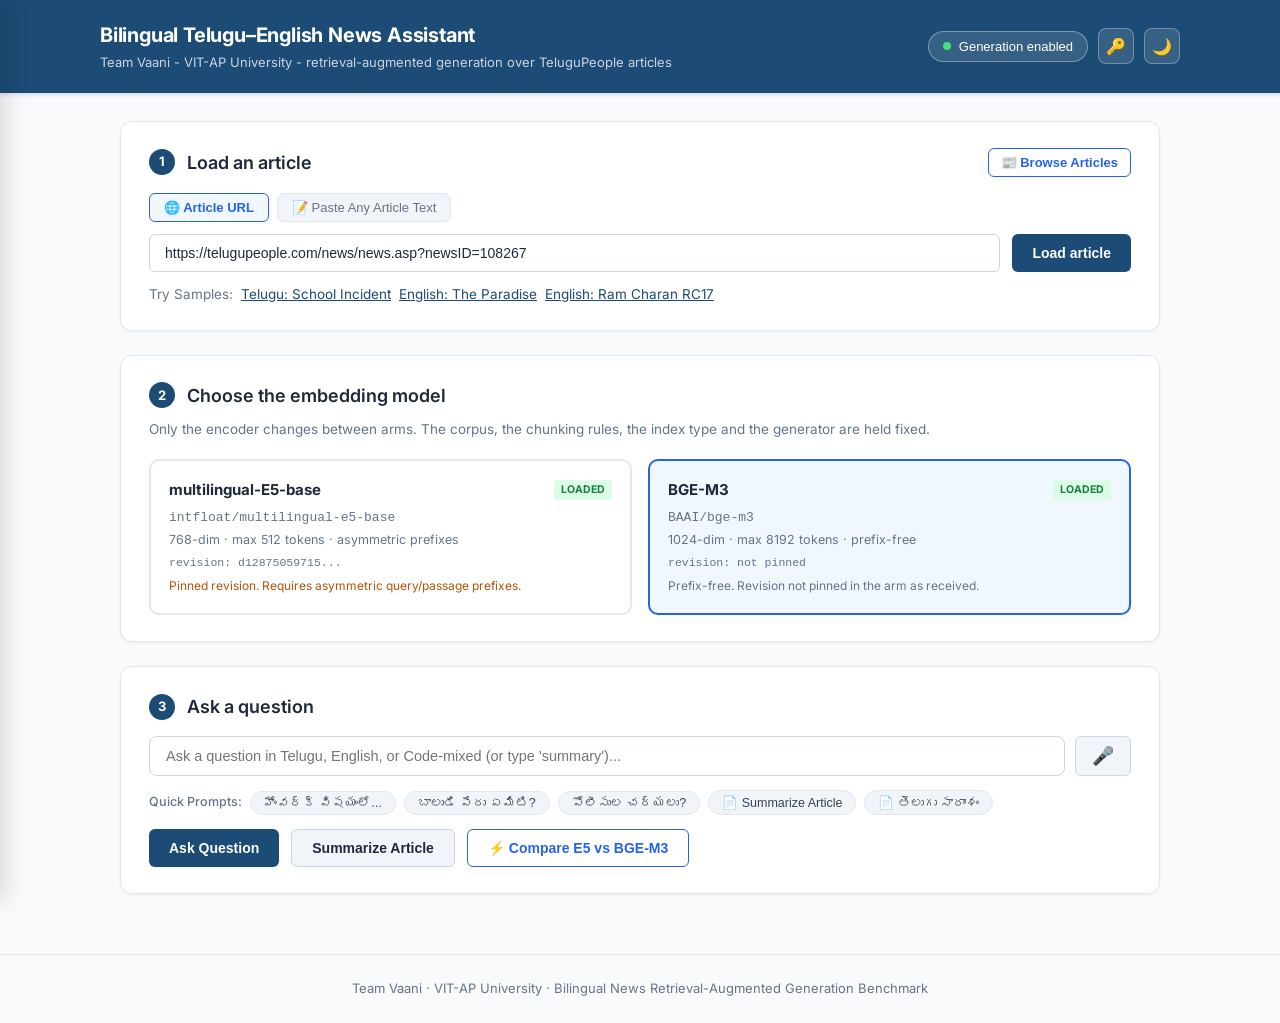
==== commit d05eb3c4: "Add Gemini conversational reasoning support via Vercel env or in-app API key modal (v10)" ====
--- a/static/index.html
+++ b/static/index.html
@@ -22,6 +22,8 @@
         <button class="badge-pill" id="genToggleBtn" title="Toggle grounded answer generation">
           <span class="status-dot"></span> Generation enabled
         </button>
+        <!-- Gemini Key Modal Button -->
+        <button class="icon-btn" id="apiKeyModalBtn" title="Configure Gemini API Key" aria-label="Configure Gemini API Key">🔑</button>
         <!-- Dark Mode Toggle -->
         <button class="icon-btn" id="darkModeBtn" title="Toggle dark mode" aria-label="Toggle dark mode">🌙</button>
       </div>
@@ -225,6 +227,7 @@
             <span id="retrievalModelBadge" class="tag-badge">Model: BGE-M3</span>
             <span id="retrievalDimBadge" class="tag-badge">Dim: 1024d</span>
             <span id="retrievalLatencyBadge" class="tag-badge">Retrieval: 48.2 ms</span>
+            <span id="geminiEngineBadge" class="tag-badge hidden" style="background:#e0f2fe;color:#0369a1;font-weight:600;">🤖 Gemini Active</span>
             <!-- Share / Export buttons -->
             <button id="copyAnswerBtn" class="btn-inline-action" title="Copy answer to clipboard">📋 Copy</button>
             <button id="exportPdfBtn" class="btn-inline-action" title="Export Q&amp;A as PDF">📄 Export PDF</button>
@@ -269,6 +272,25 @@
   <!-- Export PDF hidden template -->
   <div id="pdfExportArea" class="hidden" aria-hidden="true"></div>
 
-  <script src="/static/app.js?v=9"></script>
+  <!-- Gemini API Key Modal -->
+  <div id="apiKeyModal" class="feed-overlay hidden" style="display:flex;align-items:center;justify-content:center;padding:16px;z-index:300;">
+    <div class="step-card" style="max-width:440px;width:100%;margin:0;position:relative;z-index:310;box-shadow:0 8px 30px rgba(0,0,0,0.3);">
+      <div style="display:flex;justify-content:space-between;align-items:center;margin-bottom:12px;">
+        <h3 style="font-size:16px;font-weight:700;">🔑 Gemini API Key Setup</h3>
+        <button id="closeApiKeyModal" class="btn-text" style="font-size:16px;cursor:pointer;">✕</button>
+      </div>
+      <p style="font-size:13px;color:var(--text-muted);margin-bottom:12px;line-height:1.5;">
+        Enter your Google Gemini API key to enable multi-sentence conversational reasoning and cross-topic analysis. It is securely saved in your browser's local storage.
+      </p>
+      <input type="password" id="geminiApiKeyInput" class="url-input" placeholder="AIzaSy..." style="width:100%;margin-bottom:10px;">
+      <div style="display:flex;gap:8px;justify-content:flex-end;align-items:center;">
+        <span id="apiKeyStatus" style="font-size:12px;color:#15803d;margin-right:auto;"></span>
+        <button id="clearApiKeyBtn" class="btn btn-secondary btn-sm">Clear</button>
+        <button id="saveApiKeyBtn" class="btn btn-primary btn-sm">Save &amp; Activate</button>
+      </div>
+    </div>
+  </div>
+
+  <script src="/static/app.js?v=10"></script>
 </body>
 </html>
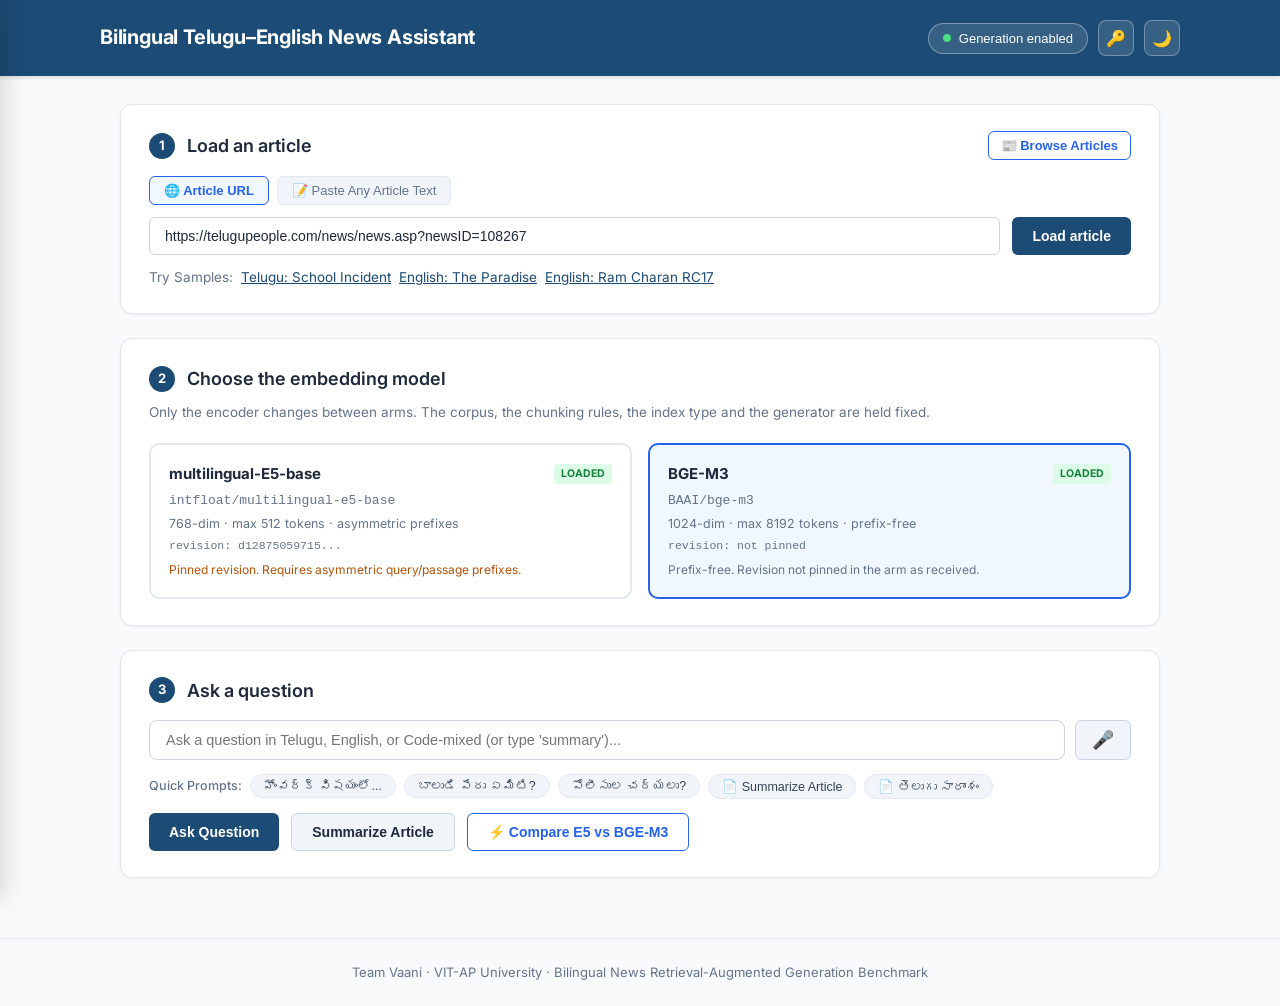
==== commit 16596c6a: "Remove Team Vaani subtitle from header (v11)" ====
--- a/static/index.html
+++ b/static/index.html
@@ -4,7 +4,7 @@
   <meta charset="UTF-8">
   <meta name="viewport" content="width=device-width, initial-scale=1.0">
   <title>Bilingual Telugu–English News Assistant</title>
-  <link rel="stylesheet" href="/static/style.css?v=9">
+  <link rel="stylesheet" href="/static/style.css?v=11">
   <link rel="preconnect" href="https://fonts.googleapis.com">
   <link rel="preconnect" href="https://fonts.gstatic.com" crossorigin>
   <link href="https://fonts.googleapis.com/css2?family=Inter:wght@400;500;600;700&family=Noto+Sans+Telugu:wght@400;600&display=swap" rel="stylesheet">
@@ -16,7 +16,6 @@
     <div class="header-container">
       <div class="header-titles">
         <h1>Bilingual Telugu–English News Assistant</h1>
-        <p class="subtitle">Team Vaani - VIT-AP University - retrieval-augmented generation over TeluguPeople articles</p>
       </div>
       <div class="header-actions">
         <button class="badge-pill" id="genToggleBtn" title="Toggle grounded answer generation">
@@ -291,6 +290,6 @@
     </div>
   </div>
 
-  <script src="/static/app.js?v=10"></script>
+  <script src="/static/app.js?v=11"></script>
 </body>
 </html>
